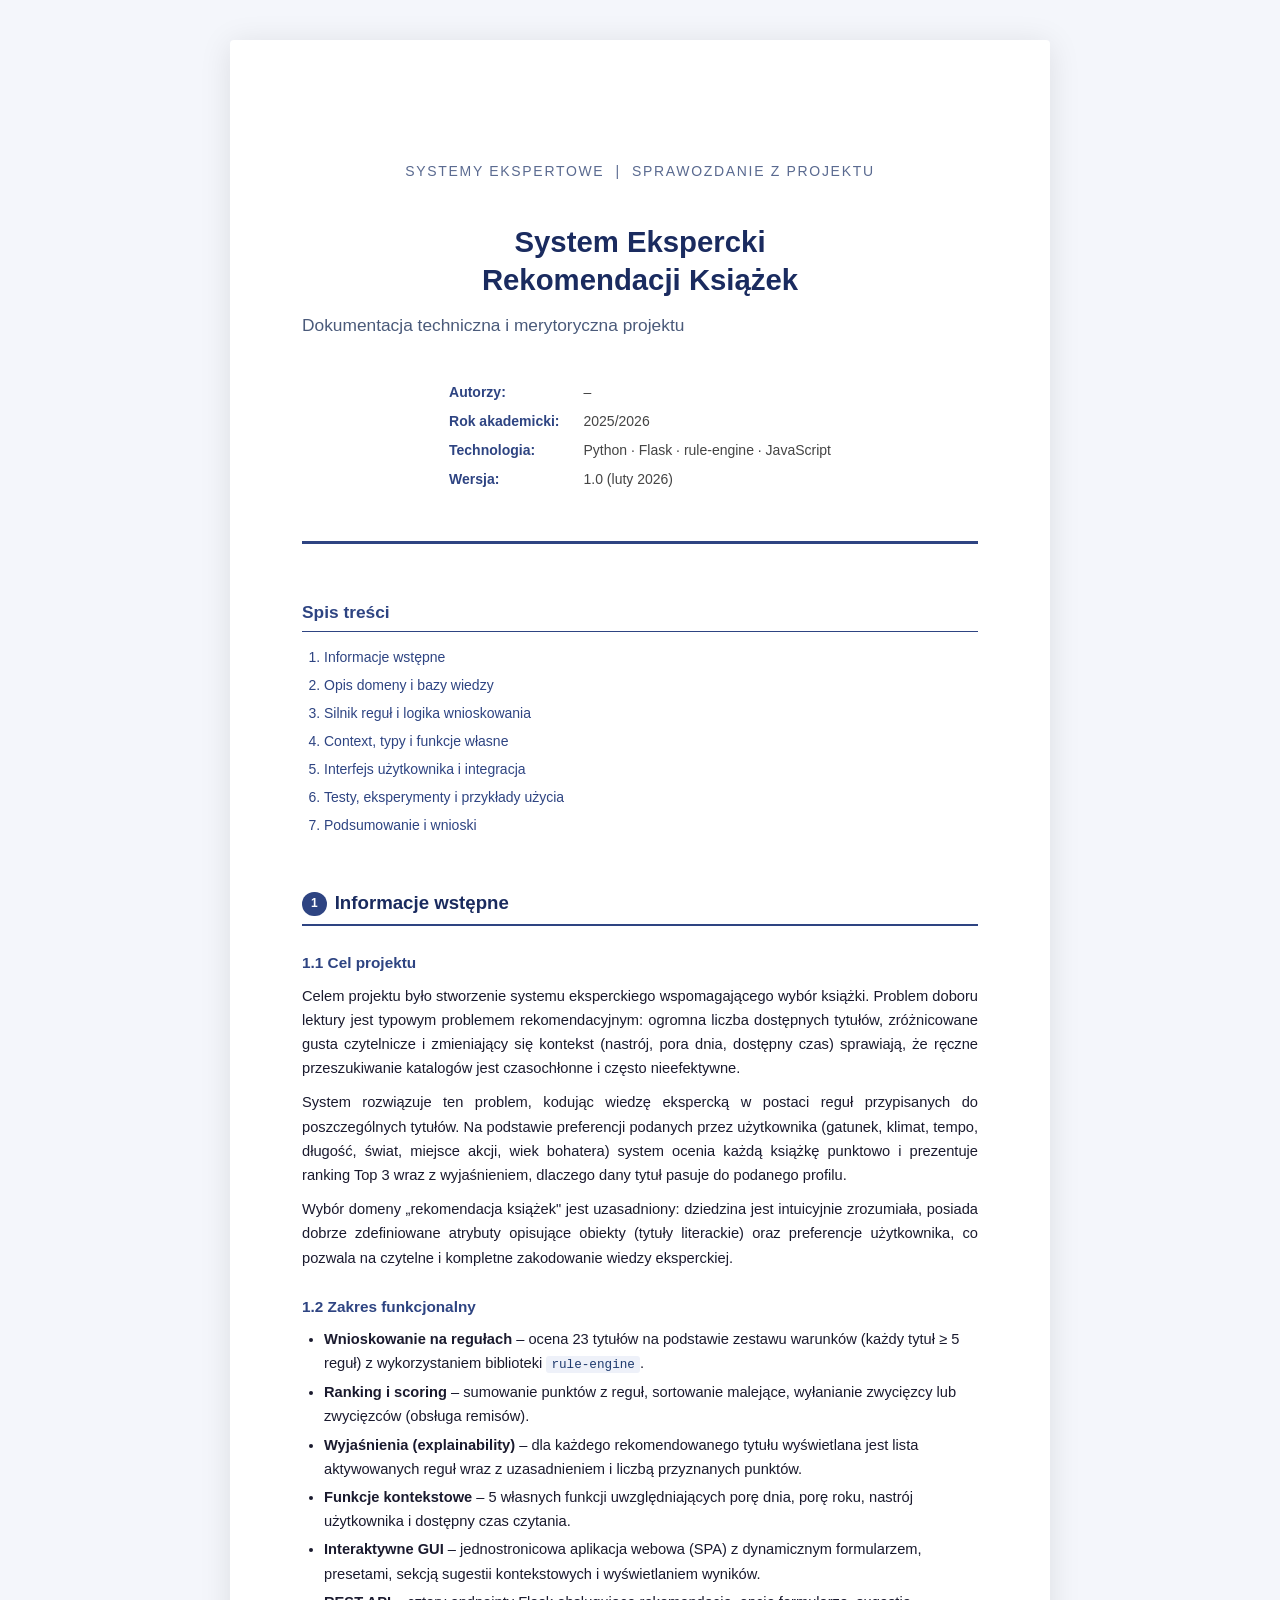
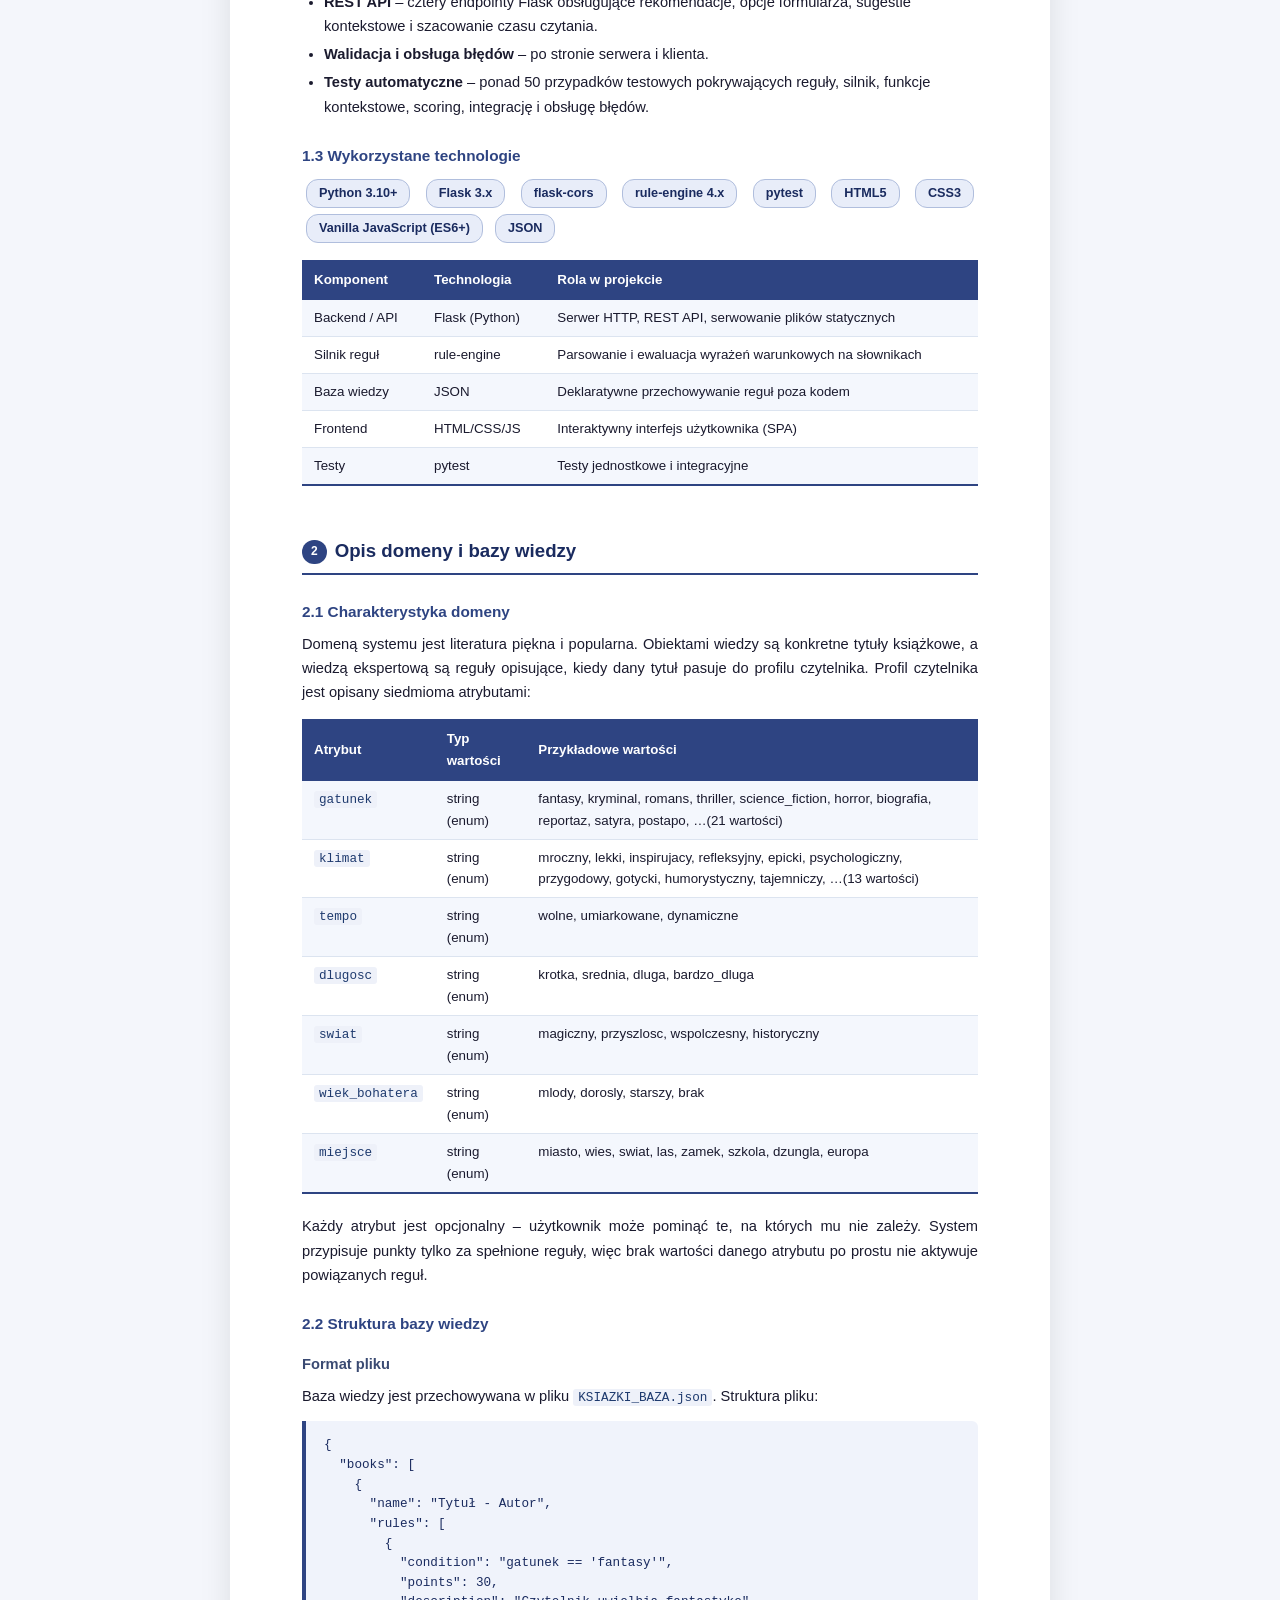
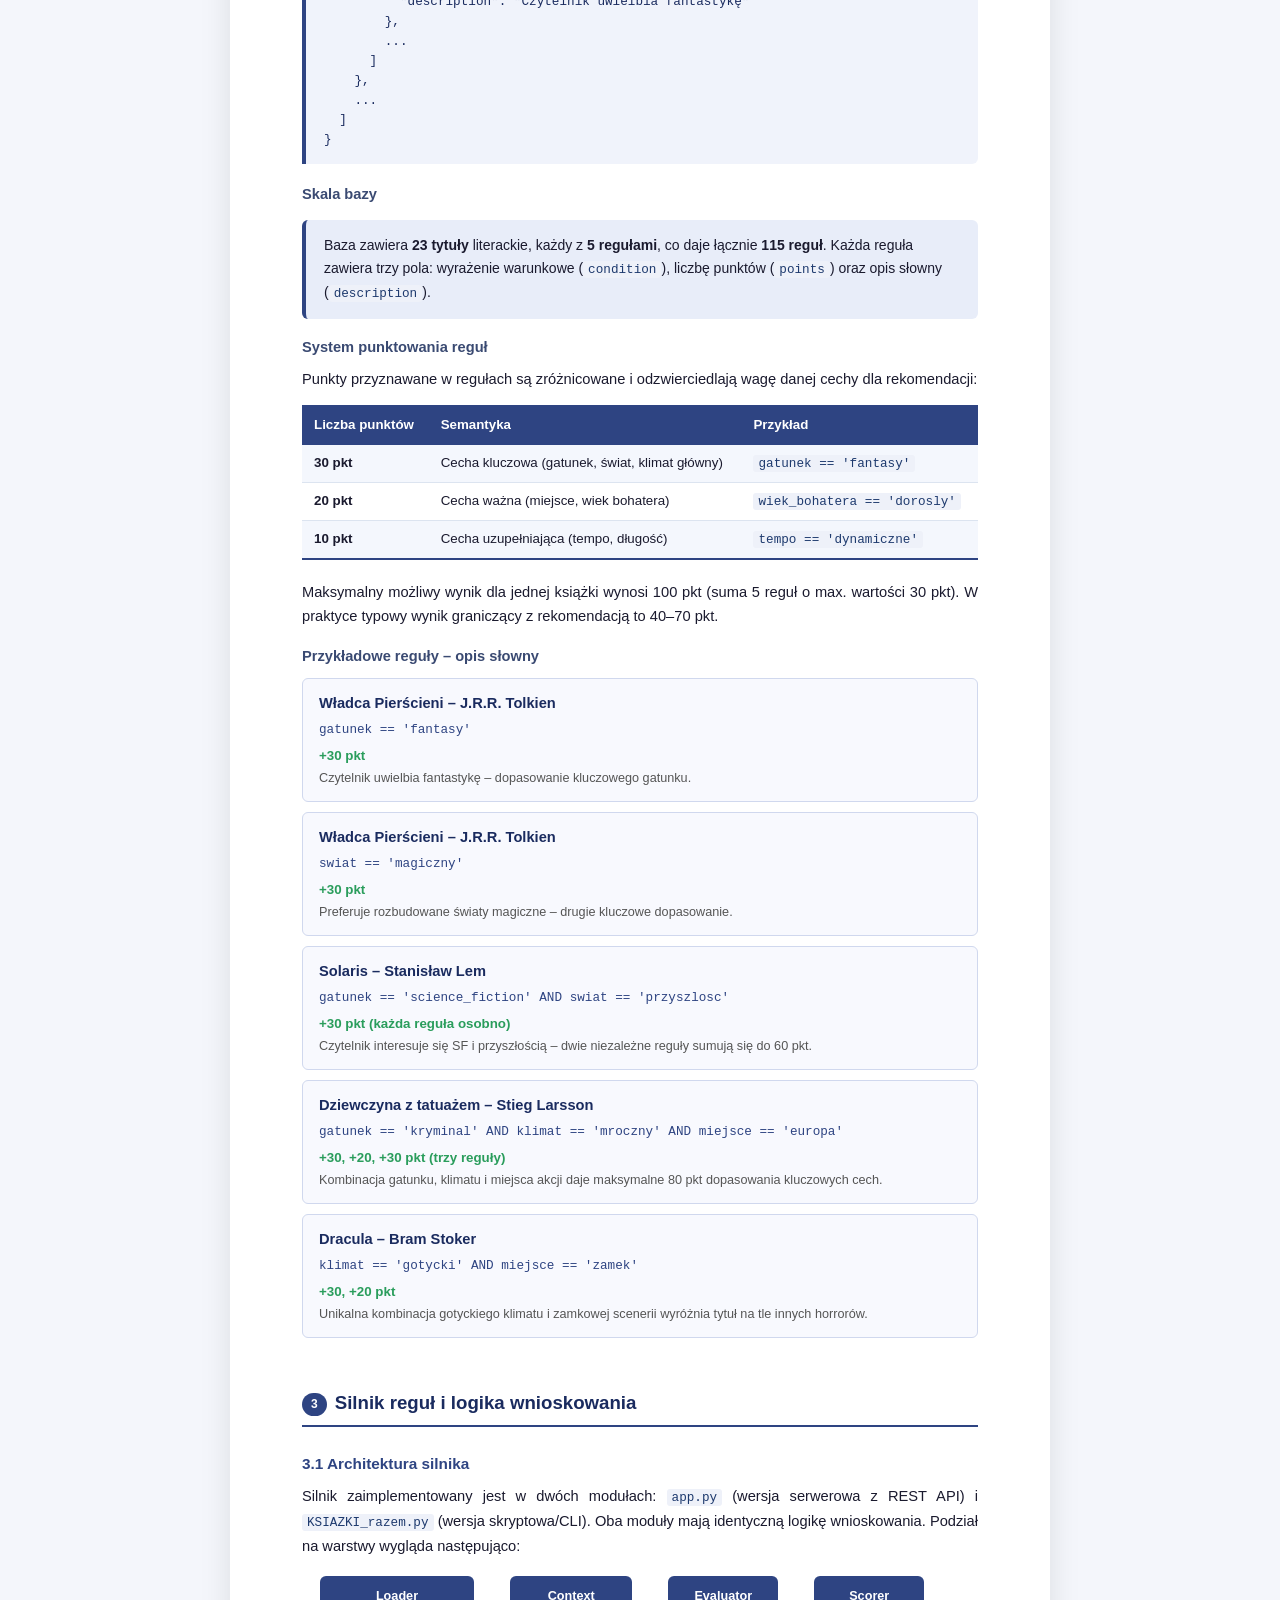
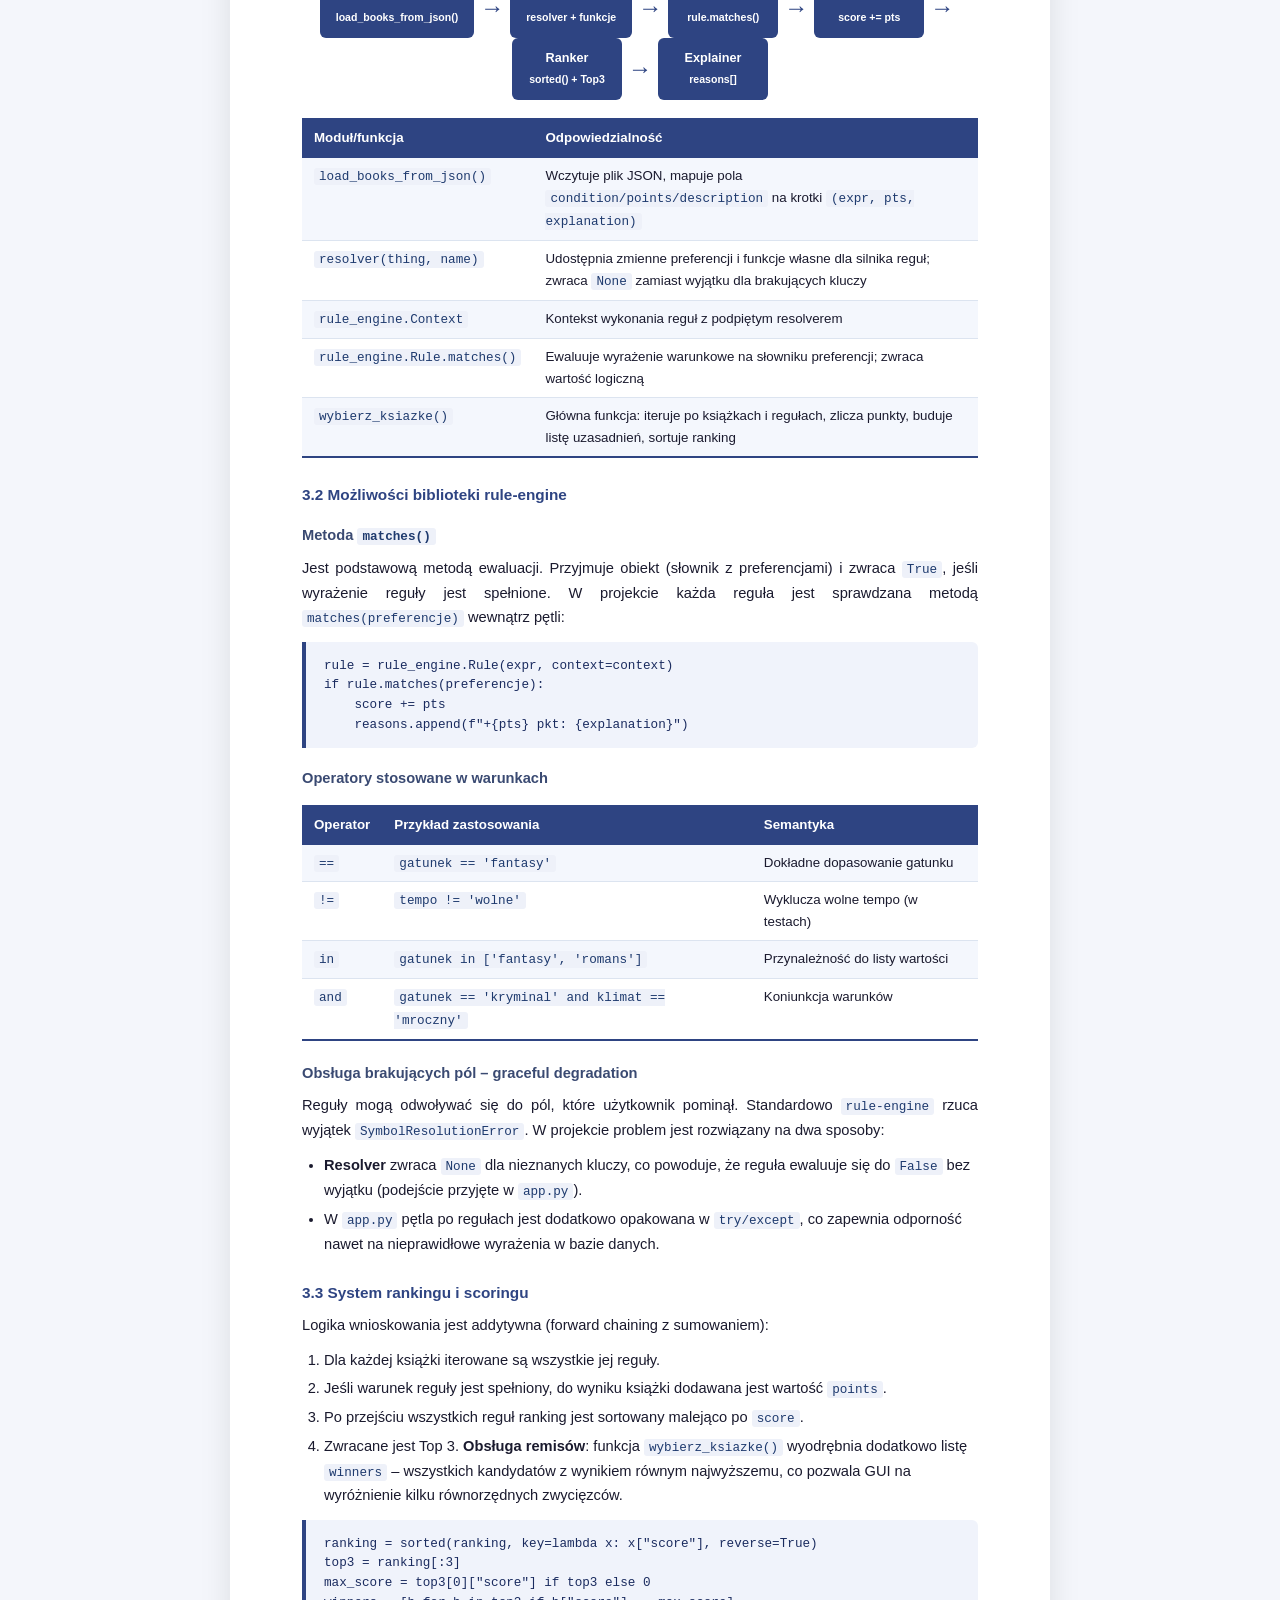
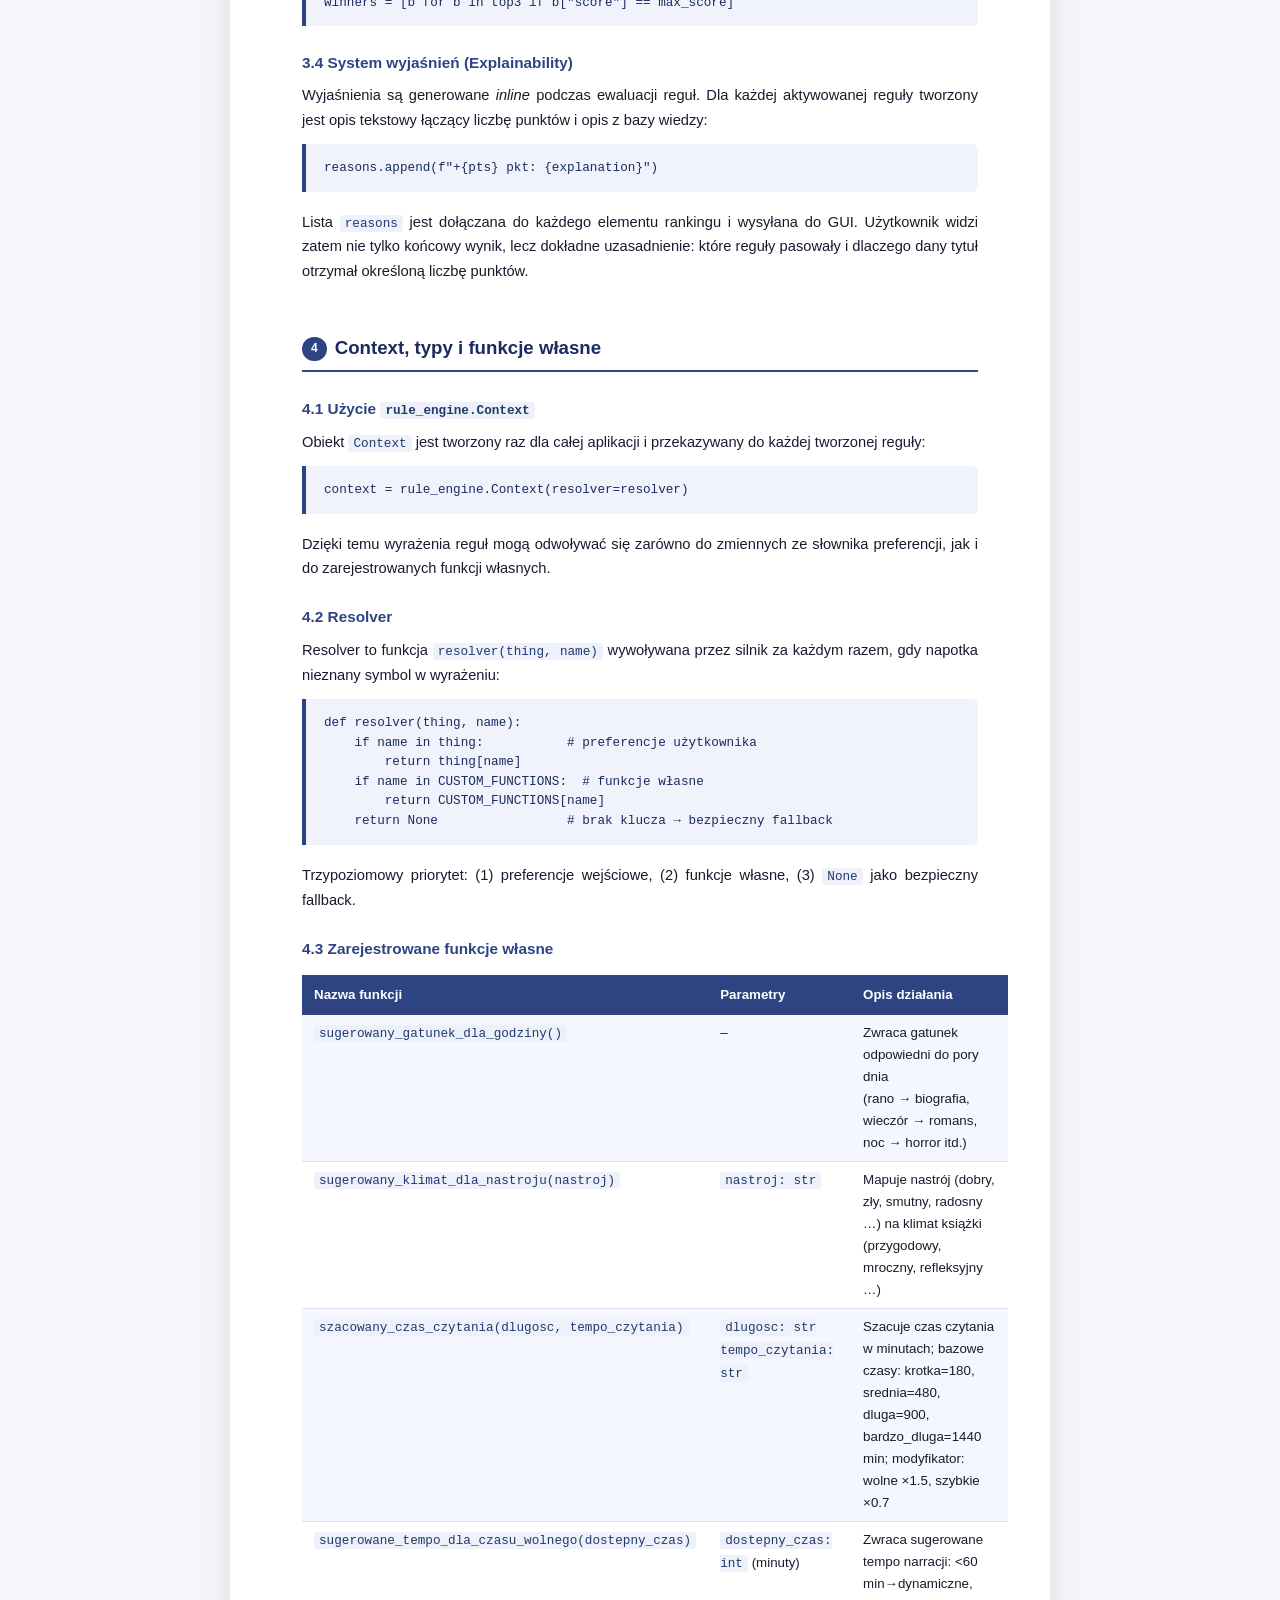
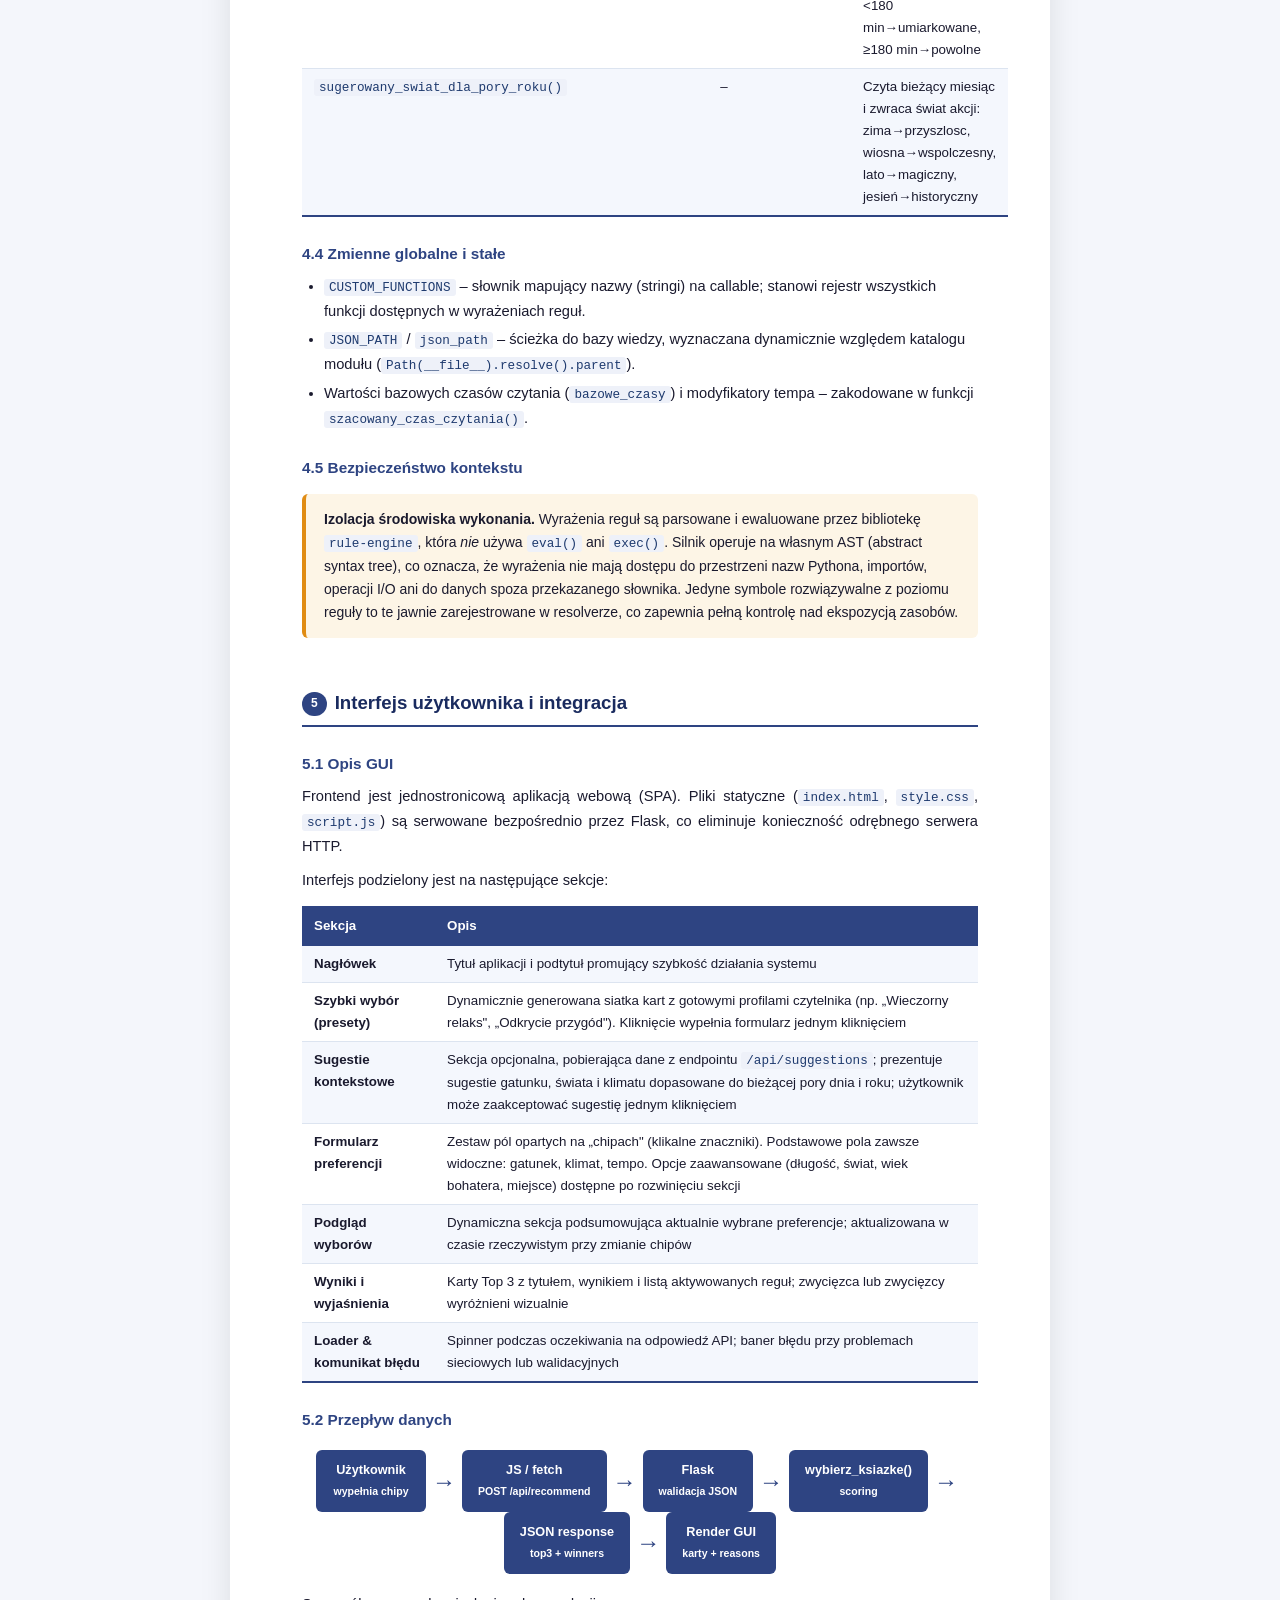
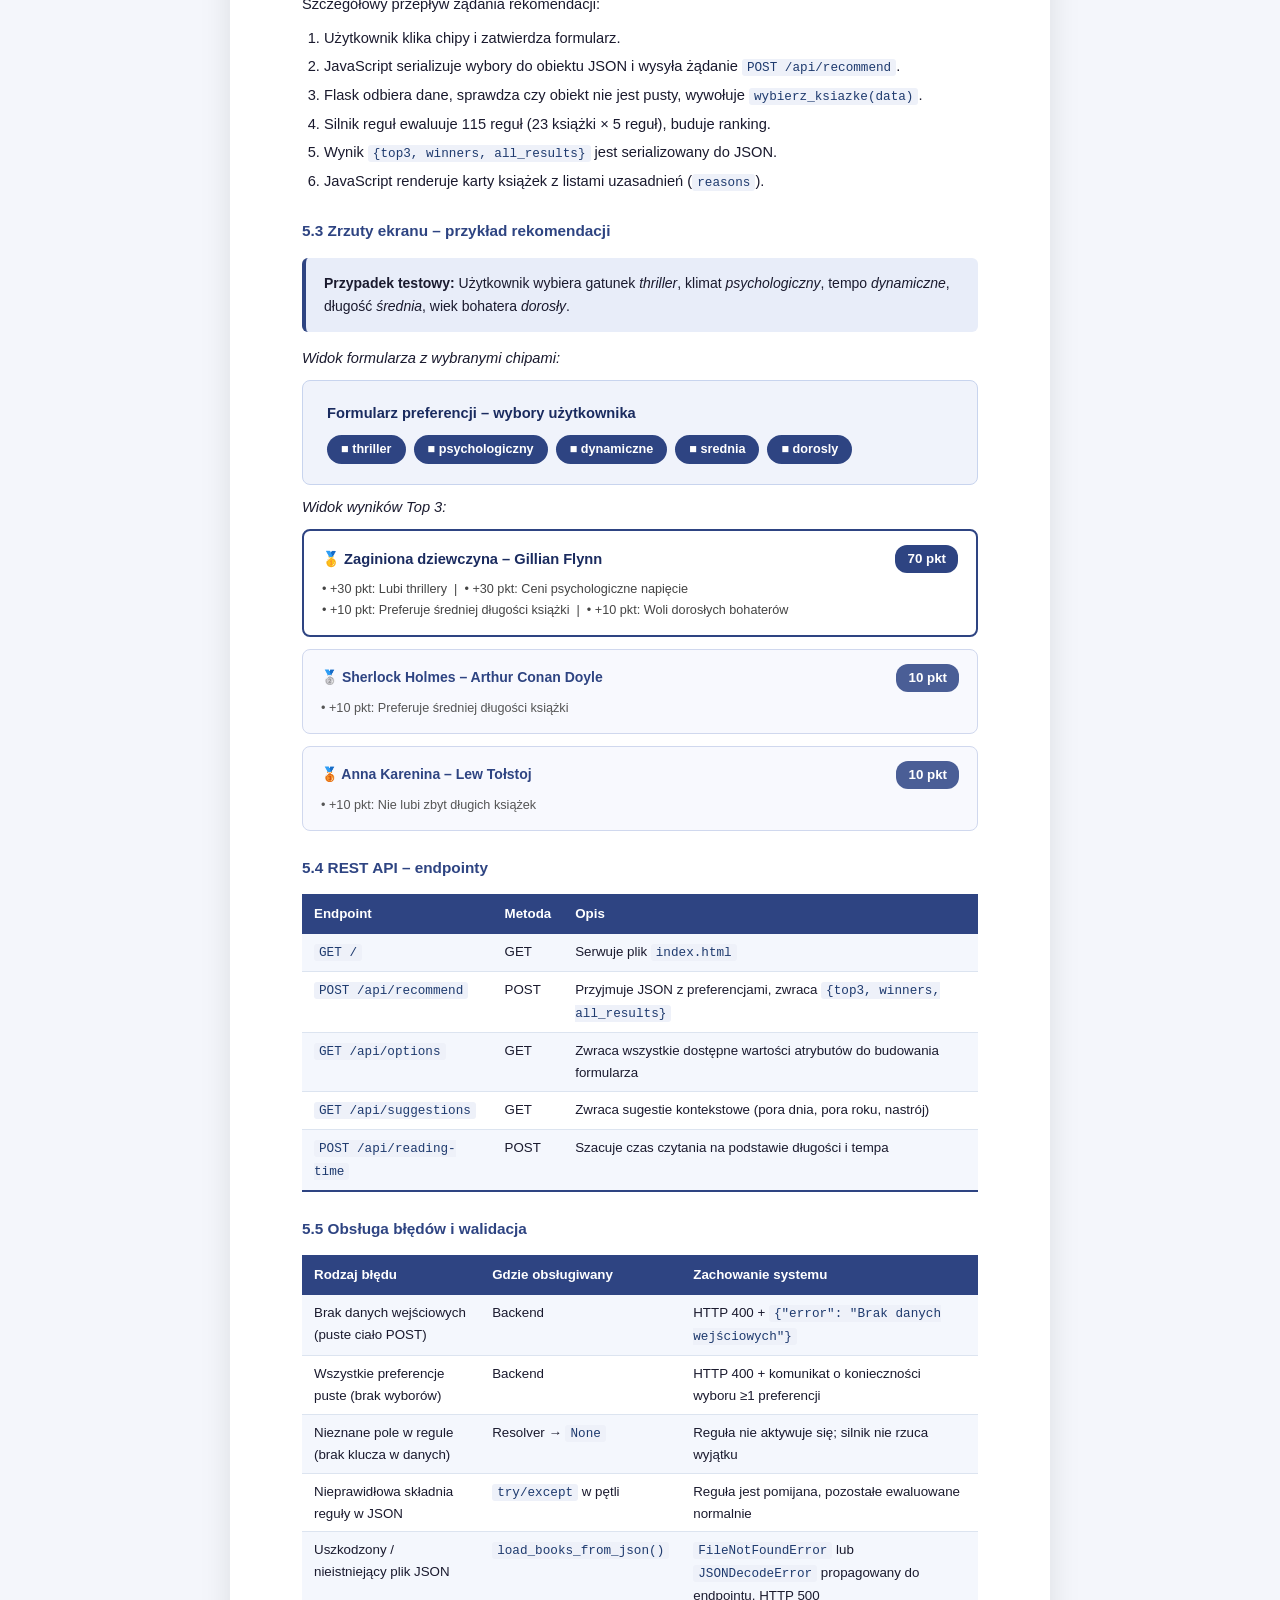
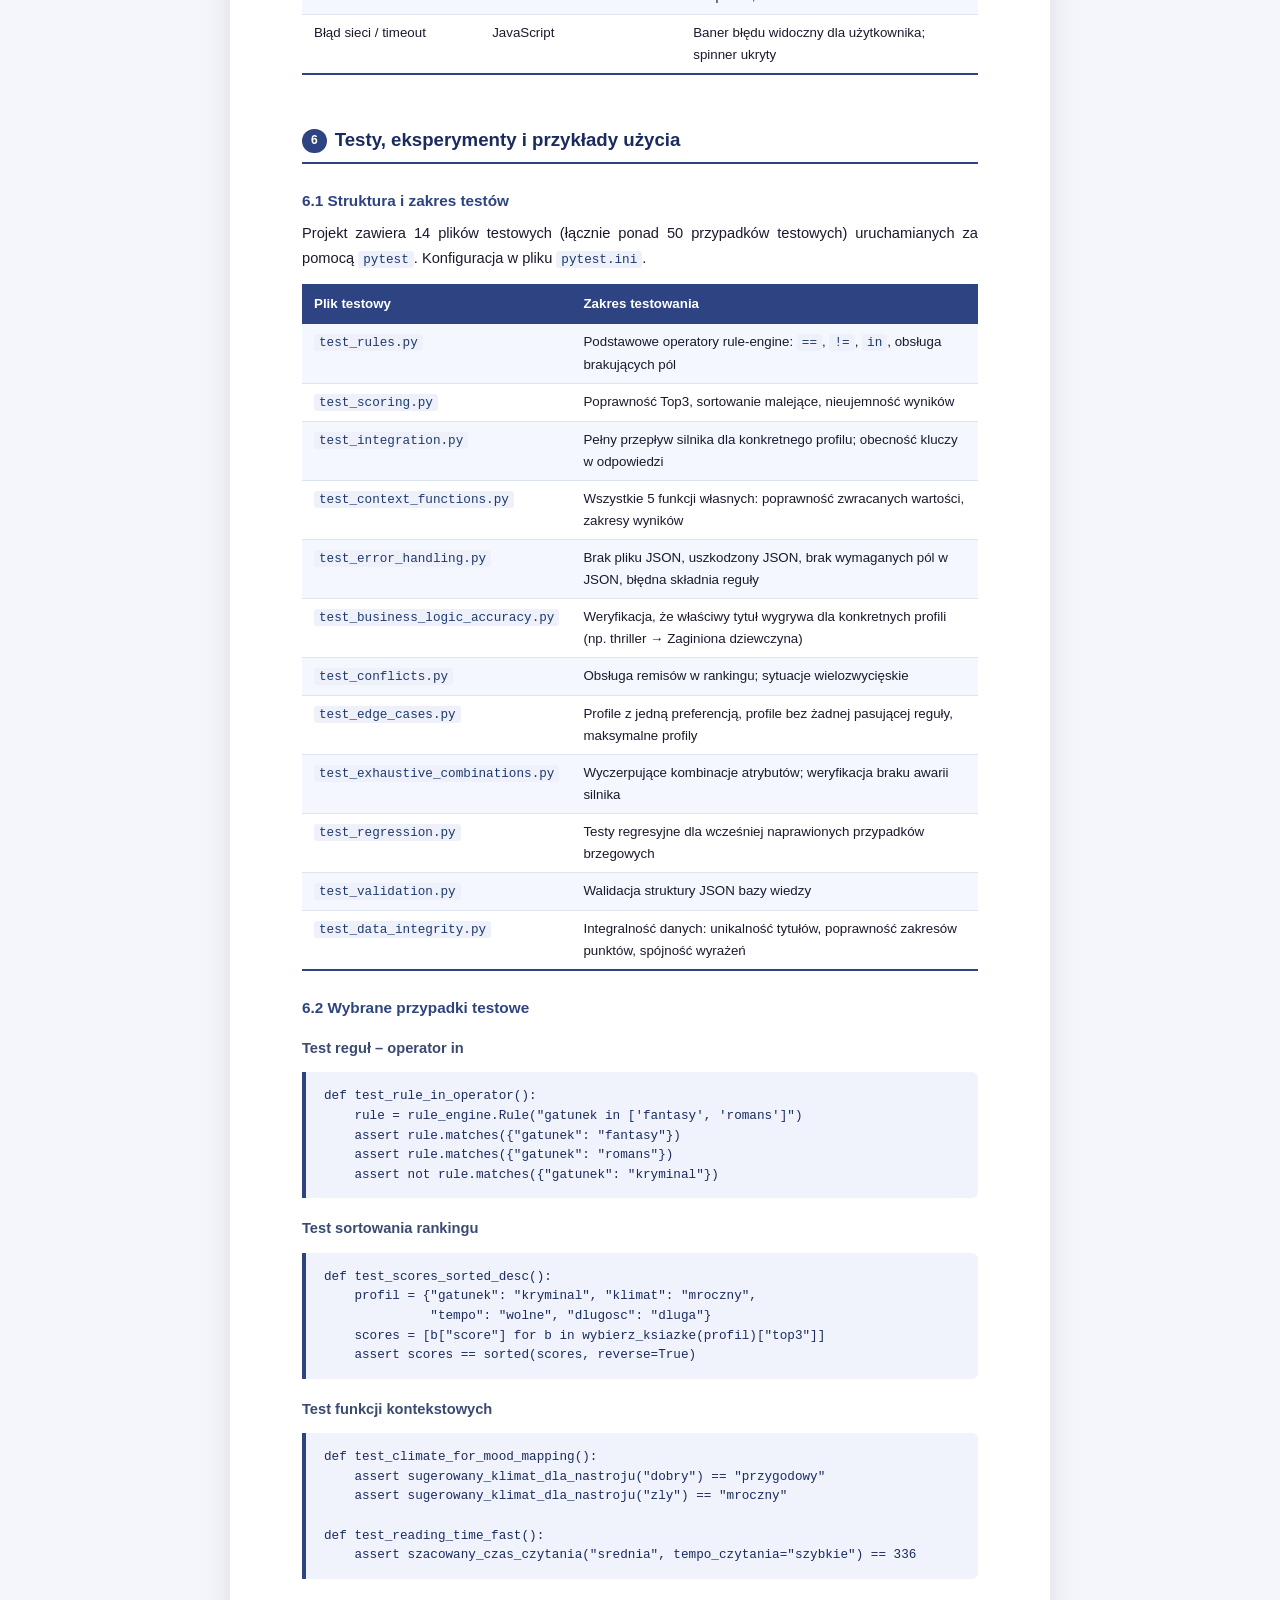
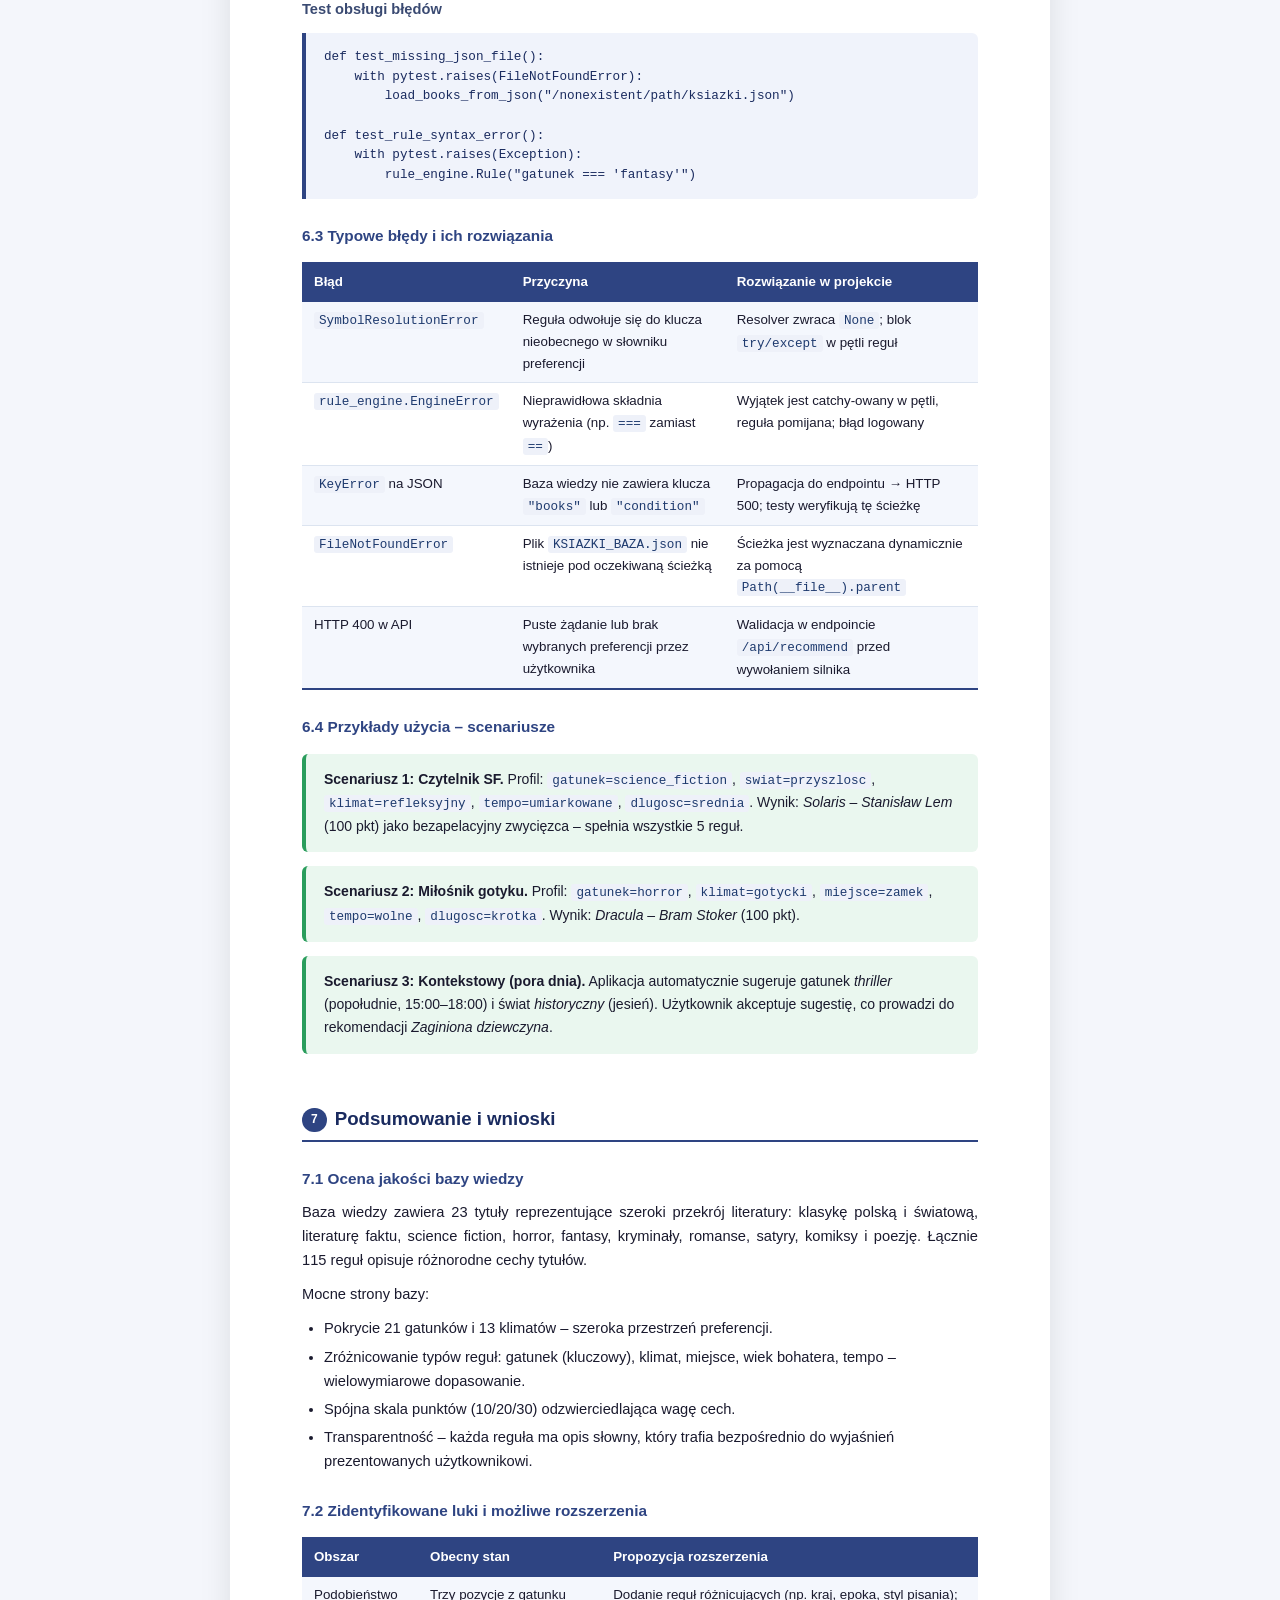
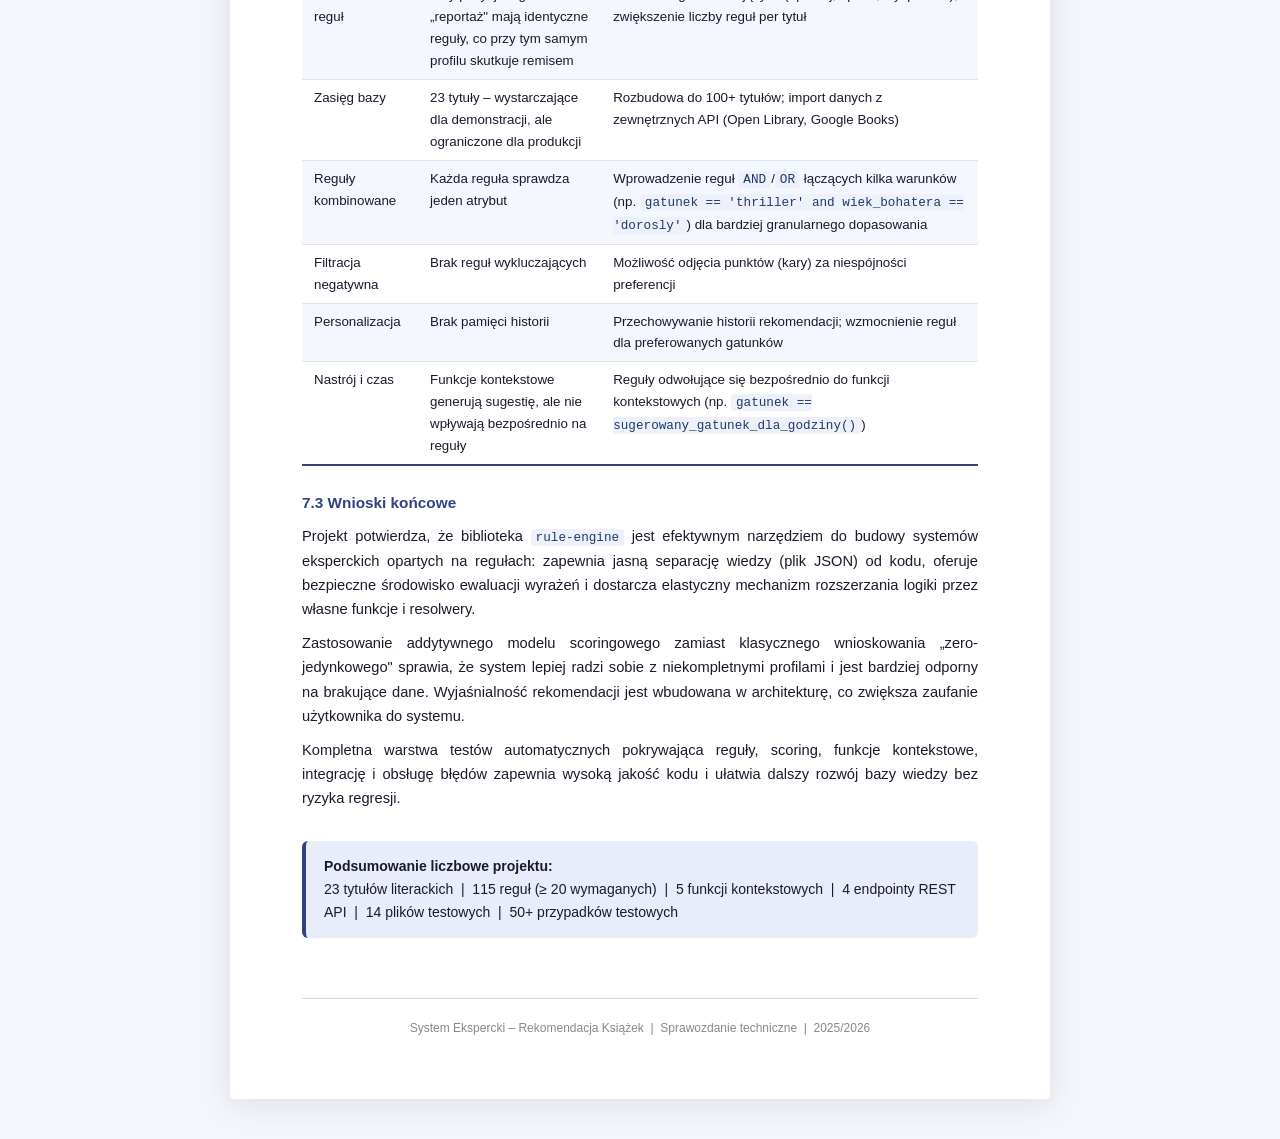
==== sprawozdanie.html @ db578fe4 "Refactor code structure for improved readability and maintainability" ====
<!DOCTYPE html>
<html lang="pl">
<head>
  <meta charset="UTF-8" />
  <meta name="viewport" content="width=device-width, initial-scale=1.0"/>
  <title>Sprawozdanie – System Ekspercki Rekomendacji Książek</title>
  <style>
    /* ─── Reset & base ─── */
    *, *::before, *::after { box-sizing: border-box; margin: 0; padding: 0; }

    body {
      font-family: "Calibri", "Segoe UI", Arial, sans-serif;
      font-size: 11pt;
      line-height: 1.65;
      color: #1a1a2e;
      background: #f4f6fb;
      padding: 40px 20px;
    }

    /* ─── Page wrapper (simulates A4) ─── */
    .page {
      max-width: 820px;
      margin: 0 auto;
      background: #ffffff;
      padding: 60px 72px;
      box-shadow: 0 4px 32px rgba(0,0,0,0.10);
      border-radius: 4px;
    }

    /* ─── Cover ─── */
    .cover {
      text-align: center;
      padding: 60px 0 50px;
      border-bottom: 3px solid #2e4482;
      margin-bottom: 54px;
    }
    .cover .institution {
      font-size: 10.5pt;
      text-transform: uppercase;
      letter-spacing: .12em;
      color: #5a6a90;
      margin-bottom: 40px;
    }
    .cover h1 {
      font-size: 22pt;
      font-weight: 700;
      color: #1a2b5f;
      line-height: 1.3;
      margin-bottom: 12px;
    }
    .cover .subtitle-cover {
      font-size: 13pt;
      color: #4a5a7a;
      margin-bottom: 40px;
    }
    .cover .meta-table {
      display: inline-grid;
      grid-template-columns: auto auto;
      column-gap: 24px;
      row-gap: 6px;
      text-align: left;
      font-size: 10.5pt;
      color: #444;
    }
    .cover .meta-table .label { font-weight: 600; color: #2e4482; }

    /* ─── TOC ─── */
    .toc { margin-bottom: 50px; }
    .toc h2 { font-size: 13pt; color: #2e4482; border-bottom: 1.5px solid #2e4482; padding-bottom: 4px; margin-bottom: 14px; }
    .toc ol { padding-left: 22px; }
    .toc li { margin: 5px 0; font-size: 10.5pt; color: #2e4482; }
    .toc li a { color: #2e4482; text-decoration: none; }
    .toc li a:hover { text-decoration: underline; }
    .toc .sub { color: #4a5e96; font-size: 10pt; margin-left: 10px; list-style-type: none; }

    /* ─── Section headings ─── */
    h2 {
      font-size: 14pt;
      font-weight: 700;
      color: #1a2b5f;
      margin: 44px 0 12px;
      padding-bottom: 6px;
      border-bottom: 2.5px solid #2e4482;
    }
    h3 {
      font-size: 11.5pt;
      font-weight: 600;
      color: #2e4482;
      margin: 24px 0 8px;
    }
    h4 {
      font-size: 11pt;
      font-weight: 600;
      color: #3a4a72;
      margin: 16px 0 6px;
    }

    /* ─── Section number badge ─── */
    .sec-num {
      display: inline-block;
      background: #2e4482;
      color: #fff;
      font-size: 9pt;
      font-weight: 700;
      padding: 2px 9px;
      border-radius: 12px;
      margin-right: 8px;
      vertical-align: middle;
    }

    /* ─── Paragraphs & lists ─── */
    p { margin: 8px 0 10px; text-align: justify; }
    ul, ol { padding-left: 22px; margin: 8px 0 12px; }
    li { margin: 4px 0; }

    /* ─── Code blocks ─── */
    code {
      font-family: "Consolas", "Courier New", monospace;
      font-size: 9.5pt;
      background: #eef1f9;
      padding: 1px 5px;
      border-radius: 3px;
      color: #1e3a6e;
    }
    pre {
      background: #f0f3fb;
      border-left: 4px solid #2e4482;
      padding: 14px 18px;
      border-radius: 0 6px 6px 0;
      overflow-x: auto;
      margin: 12px 0 18px;
      font-size: 9pt;
      line-height: 1.55;
    }
    pre code { background: none; padding: 0; color: #1a2b5f; }

    /* ─── Tables ─── */
    table {
      width: 100%;
      border-collapse: collapse;
      margin: 14px 0 20px;
      font-size: 10pt;
    }
    th {
      background: #2e4482;
      color: #fff;
      padding: 9px 12px;
      text-align: left;
      font-weight: 600;
    }
    td {
      padding: 7px 12px;
      border-bottom: 1px solid #dce4f0;
      vertical-align: top;
    }
    tr:nth-child(even) td { background: #f4f7fd; }
    tr:last-child td { border-bottom: 2px solid #2e4482; }

    /* ─── Info / callout boxes ─── */
    .box {
      border-radius: 6px;
      padding: 14px 18px;
      margin: 14px 0;
      font-size: 10.5pt;
    }
    .box-blue  { background: #e8edf9; border-left: 4px solid #2e4482; }
    .box-green { background: #eaf7ef; border-left: 4px solid #2a9d5c; }
    .box-amber { background: #fdf5e6; border-left: 4px solid #e08c14; }
    .box-red   { background: #fdeaea; border-left: 4px solid #c0392b; }

    /* ─── Rule example card ─── */
    .rule-card {
      background: #f8f9fe;
      border: 1px solid #d0d8ee;
      border-radius: 6px;
      padding: 12px 16px;
      margin: 10px 0;
    }
    .rule-card .rule-title { font-weight: 700; color: #1a2b5f; margin-bottom: 4px; }
    .rule-card .rule-cond  { font-family: "Consolas", monospace; font-size: 9.5pt; color: #2e4482; }
    .rule-card .rule-pts   { color: #2a9d5c; font-weight: 700; font-size: 10pt; margin-top: 4px; }
    .rule-card .rule-desc  { color: #555; font-size: 9.5pt; margin-top: 2px; }

    /* ─── Flow diagram (CSS art) ─── */
    .flow {
      display: flex;
      align-items: center;
      gap: 0;
      flex-wrap: wrap;
      margin: 18px 0;
      justify-content: center;
    }
    .flow-step {
      background: #2e4482;
      color: #fff;
      border-radius: 6px;
      padding: 10px 16px;
      font-size: 9.5pt;
      font-weight: 600;
      text-align: center;
      min-width: 110px;
    }
    .flow-arrow {
      font-size: 18pt;
      color: #2e4482;
      padding: 0 6px;
      font-weight: 700;
    }

    /* ─── Technology badge ─── */
    .tech-badge {
      display: inline-block;
      background: #e8edf9;
      border: 1px solid #b0bedd;
      color: #1a2b5f;
      border-radius: 12px;
      padding: 3px 12px;
      margin: 3px 4px;
      font-size: 9.5pt;
      font-weight: 600;
    }

    /* ─── Footer ─── */
    .footer {
      text-align: center;
      margin-top: 60px;
      padding-top: 20px;
      border-top: 1.5px solid #d0d8ee;
      font-size: 9pt;
      color: #888;
    }

    /* ─── Page break hint ─── */
    .page-break { page-break-before: always; margin-top: 50px; }

    @media print {
      body { background: #fff; padding: 0; }
      .page { box-shadow: none; padding: 40px 60px; }
      .page-break { page-break-before: always; }
    }
  </style>
</head>
<body>
<div class="page">

  <!-- ═══════════════════════════════════════ COVER ═══════════════════════════════════════ -->
  <div class="cover">
    <div class="institution">Systemy Ekspertowe &nbsp;|&nbsp; Sprawozdanie z projektu</div>
    <h1>System Ekspercki<br>Rekomendacji Książek</h1>
    <p class="subtitle-cover">Dokumentacja techniczna i merytoryczna projektu</p>
    <div class="meta-table">
      <span class="label">Autorzy:</span>       <span>–</span>
      <span class="label">Rok akademicki:</span><span>2025/2026</span>
      <span class="label">Technologia:</span>   <span>Python · Flask · rule-engine · JavaScript</span>
      <span class="label">Wersja:</span>        <span>1.0 (luty 2026)</span>
    </div>
  </div>

  <!-- ═══════════════════════════════════════ TOC ════════════════════════════════════════ -->
  <div class="toc">
    <h2>Spis treści</h2>
    <ol>
      <li><a href="#s1">Informacje wstępne</a></li>
      <li><a href="#s2">Opis domeny i bazy wiedzy</a></li>
      <li><a href="#s3">Silnik reguł i logika wnioskowania</a></li>
      <li><a href="#s4">Context, typy i funkcje własne</a></li>
      <li><a href="#s5">Interfejs użytkownika i integracja</a></li>
      <li><a href="#s6">Testy, eksperymenty i przykłady użycia</a></li>
      <li><a href="#s7">Podsumowanie i wnioski</a></li>
    </ol>
  </div>

  <!-- ═══════════════════════════════════════ 1. WSTĘP ══════════════════════════════════ -->
  <h2 id="s1"><span class="sec-num">1</span>Informacje wstępne</h2>

  <h3>1.1 Cel projektu</h3>
  <p>
    Celem projektu było stworzenie systemu eksperckiego wspomagającego wybór książki. Problem
    doboru lektury jest typowym problemem rekomendacyjnym: ogromna liczba dostępnych tytułów,
    zróżnicowane gusta czytelnicze i zmieniający się kontekst (nastrój, pora dnia, dostępny czas)
    sprawiają, że ręczne przeszukiwanie katalogów jest czasochłonne i często nieefektywne.
  </p>
  <p>
    System rozwiązuje ten problem, kodując wiedzę ekspercką w postaci reguł przypisanych do
    poszczególnych tytułów. Na podstawie preferencji podanych przez użytkownika (gatunek, klimat,
    tempo, długość, świat, miejsce akcji, wiek bohatera) system ocenia każdą książkę punktowo i
    prezentuje ranking Top&nbsp;3 wraz z wyjaśnieniem, dlaczego dany tytuł pasuje do podanego profilu.
  </p>
  <p>
    Wybór domeny „rekomendacja książek" jest uzasadniony: dziedzina jest intuicyjnie zrozumiała,
    posiada dobrze zdefiniowane atrybuty opisujące obiekty (tytuły literackie) oraz preferencje
    użytkownika, co pozwala na czytelne i kompletne zakodowanie wiedzy eksperckiej.
  </p>

  <h3>1.2 Zakres funkcjonalny</h3>
  <ul>
    <li><strong>Wnioskowanie na regułach</strong> – ocena 23 tytułów na podstawie zestawu warunków
      (każdy tytuł ≥ 5 reguł) z wykorzystaniem biblioteki <code>rule-engine</code>.</li>
    <li><strong>Ranking i scoring</strong> – sumowanie punktów z reguł, sortowanie malejące,
      wyłanianie zwycięzcy lub zwycięzców (obsługa remisów).</li>
    <li><strong>Wyjaśnienia (explainability)</strong> – dla każdego rekomendowanego tytułu wyświetlana
      jest lista aktywowanych reguł wraz z uzasadnieniem i liczbą przyznanych punktów.</li>
    <li><strong>Funkcje kontekstowe</strong> – 5 własnych funkcji uwzględniających porę dnia,
      porę roku, nastrój użytkownika i dostępny czas czytania.</li>
    <li><strong>Interaktywne GUI</strong> – jednostronicowa aplikacja webowa (SPA) z dynamicznym
      formularzem, presetami, sekcją sugestii kontekstowych i wyświetlaniem wyników.</li>
    <li><strong>REST API</strong> – cztery endpointy Flask obsługujące rekomendacje, opcje formularza,
      sugestie kontekstowe i szacowanie czasu czytania.</li>
    <li><strong>Walidacja i obsługa błędów</strong> – po stronie serwera i klienta.</li>
    <li><strong>Testy automatyczne</strong> – ponad 50 przypadków testowych pokrywających reguły,
      silnik, funkcje kontekstowe, scoring, integrację i obsługę błędów.</li>
  </ul>

  <h3>1.3 Wykorzystane technologie</h3>
  <p>
    <span class="tech-badge">Python 3.10+</span>
    <span class="tech-badge">Flask 3.x</span>
    <span class="tech-badge">flask-cors</span>
    <span class="tech-badge">rule-engine 4.x</span>
    <span class="tech-badge">pytest</span>
    <span class="tech-badge">HTML5</span>
    <span class="tech-badge">CSS3</span>
    <span class="tech-badge">Vanilla JavaScript (ES6+)</span>
    <span class="tech-badge">JSON</span>
  </p>
  <table>
    <tr><th>Komponent</th><th>Technologia</th><th>Rola w projekcie</th></tr>
    <tr><td>Backend / API</td><td>Flask (Python)</td><td>Serwer HTTP, REST API, serwowanie plików statycznych</td></tr>
    <tr><td>Silnik reguł</td><td>rule-engine</td><td>Parsowanie i ewaluacja wyrażeń warunkowych na słownikach</td></tr>
    <tr><td>Baza wiedzy</td><td>JSON</td><td>Deklaratywne przechowywanie reguł poza kodem</td></tr>
    <tr><td>Frontend</td><td>HTML/CSS/JS</td><td>Interaktywny interfejs użytkownika (SPA)</td></tr>
    <tr><td>Testy</td><td>pytest</td><td>Testy jednostkowe i integracyjne</td></tr>
  </table>

  <!-- ═══════════════════════════════════════ 2. DOMENA ═════════════════════════════════ -->
  <h2 id="s2" class="page-break"><span class="sec-num">2</span>Opis domeny i bazy wiedzy</h2>

  <h3>2.1 Charakterystyka domeny</h3>
  <p>
    Domeną systemu jest literatura piękna i popularna. Obiektami wiedzy są konkretne tytuły
    książkowe, a wiedzą ekspertową są reguły opisujące, kiedy dany tytuł pasuje do profilu
    czytelnika. Profil czytelnika jest opisany siedmioma atrybutami:
  </p>
  <table>
    <tr><th>Atrybut</th><th>Typ wartości</th><th>Przykładowe wartości</th></tr>
    <tr><td><code>gatunek</code></td><td>string (enum)</td><td>fantasy, kryminal, romans, thriller, science_fiction, horror, biografia, reportaz, satyra, postapo, …(21 wartości)</td></tr>
    <tr><td><code>klimat</code></td><td>string (enum)</td><td>mroczny, lekki, inspirujacy, refleksyjny, epicki, psychologiczny, przygodowy, gotycki, humorystyczny, tajemniczy, …(13 wartości)</td></tr>
    <tr><td><code>tempo</code></td><td>string (enum)</td><td>wolne, umiarkowane, dynamiczne</td></tr>
    <tr><td><code>dlugosc</code></td><td>string (enum)</td><td>krotka, srednia, dluga, bardzo_dluga</td></tr>
    <tr><td><code>swiat</code></td><td>string (enum)</td><td>magiczny, przyszlosc, wspolczesny, historyczny</td></tr>
    <tr><td><code>wiek_bohatera</code></td><td>string (enum)</td><td>mlody, dorosly, starszy, brak</td></tr>
    <tr><td><code>miejsce</code></td><td>string (enum)</td><td>miasto, wies, swiat, las, zamek, szkola, dzungla, europa</td></tr>
  </table>
  <p>
    Każdy atrybut jest opcjonalny – użytkownik może pominąć te, na których mu nie zależy.
    System przypisuje punkty tylko za spełnione reguły, więc brak wartości danego atrybutu po
    prostu nie aktywuje powiązanych reguł.
  </p>

  <h3>2.2 Struktura bazy wiedzy</h3>

  <h4>Format pliku</h4>
  <p>
    Baza wiedzy jest przechowywana w pliku <code>KSIAZKI_BAZA.json</code>. Struktura pliku:
  </p>
  <pre><code>{
  "books": [
    {
      "name": "Tytuł - Autor",
      "rules": [
        {
          "condition": "gatunek == 'fantasy'",
          "points": 30,
          "description": "Czytelnik uwielbia fantastykę"
        },
        ...
      ]
    },
    ...
  ]
}</code></pre>

  <h4>Skala bazy</h4>
  <div class="box box-blue">
    Baza zawiera <strong>23 tytuły</strong> literackie, każdy z <strong>5 regułami</strong>,
    co daje łącznie <strong>115 reguł</strong>. Każda reguła zawiera trzy pola:
    wyrażenie warunkowe (<code>condition</code>), liczbę punktów (<code>points</code>)
    oraz opis słowny (<code>description</code>).
  </div>

  <h4>System punktowania reguł</h4>
  <p>
    Punkty przyznawane w regułach są zróżnicowane i odzwierciedlają wagę danej cechy dla
    rekomendacji:
  </p>
  <table>
    <tr><th>Liczba punktów</th><th>Semantyka</th><th>Przykład</th></tr>
    <tr><td><strong>30 pkt</strong></td><td>Cecha kluczowa (gatunek, świat, klimat główny)</td><td><code>gatunek == 'fantasy'</code></td></tr>
    <tr><td><strong>20 pkt</strong></td><td>Cecha ważna (miejsce, wiek bohatera)</td><td><code>wiek_bohatera == 'dorosly'</code></td></tr>
    <tr><td><strong>10 pkt</strong></td><td>Cecha uzupełniająca (tempo, długość)</td><td><code>tempo == 'dynamiczne'</code></td></tr>
  </table>
  <p>
    Maksymalny możliwy wynik dla jednej książki wynosi 100&nbsp;pkt (suma 5 reguł o max. wartości 30 pkt).
    W praktyce typowy wynik graniczący z rekomendacją to 40–70&nbsp;pkt.
  </p>

  <h4>Przykładowe reguły – opis słowny</h4>

  <div class="rule-card">
    <div class="rule-title">Władca Pierścieni – J.R.R. Tolkien</div>
    <div class="rule-cond">gatunek == 'fantasy'</div>
    <div class="rule-pts">+30 pkt</div>
    <div class="rule-desc">Czytelnik uwielbia fantastykę – dopasowanie kluczowego gatunku.</div>
  </div>

  <div class="rule-card">
    <div class="rule-title">Władca Pierścieni – J.R.R. Tolkien</div>
    <div class="rule-cond">swiat == 'magiczny'</div>
    <div class="rule-pts">+30 pkt</div>
    <div class="rule-desc">Preferuje rozbudowane światy magiczne – drugie kluczowe dopasowanie.</div>
  </div>

  <div class="rule-card">
    <div class="rule-title">Solaris – Stanisław Lem</div>
    <div class="rule-cond">gatunek == 'science_fiction' AND swiat == 'przyszlosc'</div>
    <div class="rule-pts">+30 pkt (każda reguła osobno)</div>
    <div class="rule-desc">Czytelnik interesuje się SF i przyszłością – dwie niezależne reguły sumują się do 60 pkt.</div>
  </div>

  <div class="rule-card">
    <div class="rule-title">Dziewczyna z tatuażem – Stieg Larsson</div>
    <div class="rule-cond">gatunek == 'kryminal' AND klimat == 'mroczny' AND miejsce == 'europa'</div>
    <div class="rule-pts">+30, +20, +30 pkt (trzy reguły)</div>
    <div class="rule-desc">Kombinacja gatunku, klimatu i miejsca akcji daje maksymalne 80 pkt dopasowania kluczowych cech.</div>
  </div>

  <div class="rule-card">
    <div class="rule-title">Dracula – Bram Stoker</div>
    <div class="rule-cond">klimat == 'gotycki' AND miejsce == 'zamek'</div>
    <div class="rule-pts">+30, +20 pkt</div>
    <div class="rule-desc">Unikalna kombinacja gotyckiego klimatu i zamkowej scenerii wyróżnia tytuł na tle innych horrorów.</div>
  </div>

  <!-- ═══════════════════════════════════════ 3. SILNIK ═════════════════════════════════ -->
  <h2 id="s3" class="page-break"><span class="sec-num">3</span>Silnik reguł i logika wnioskowania</h2>

  <h3>3.1 Architektura silnika</h3>
  <p>
    Silnik zaimplementowany jest w dwóch modułach: <code>app.py</code> (wersja serwerowa z
    REST API) i <code>KSIAZKI_razem.py</code> (wersja skryptowa/CLI). Oba moduły mają identyczną
    logikę wnioskowania. Podział na warstwy wygląda następująco:
  </p>

  <div class="flow">
    <div class="flow-step">Loader<br><small>load_books_from_json()</small></div>
    <div class="flow-arrow">→</div>
    <div class="flow-step">Context<br><small>resolver + funkcje</small></div>
    <div class="flow-arrow">→</div>
    <div class="flow-step">Evaluator<br><small>rule.matches()</small></div>
    <div class="flow-arrow">→</div>
    <div class="flow-step">Scorer<br><small>score += pts</small></div>
    <div class="flow-arrow">→</div>
    <div class="flow-step">Ranker<br><small>sorted() + Top3</small></div>
    <div class="flow-arrow">→</div>
    <div class="flow-step">Explainer<br><small>reasons[]</small></div>
  </div>

  <table>
    <tr><th>Moduł/funkcja</th><th>Odpowiedzialność</th></tr>
    <tr><td><code>load_books_from_json()</code></td><td>Wczytuje plik JSON, mapuje pola <code>condition/points/description</code> na krotki <code>(expr, pts, explanation)</code></td></tr>
    <tr><td><code>resolver(thing, name)</code></td><td>Udostępnia zmienne preferencji i funkcje własne dla silnika reguł; zwraca <code>None</code> zamiast wyjątku dla brakujących kluczy</td></tr>
    <tr><td><code>rule_engine.Context</code></td><td>Kontekst wykonania reguł z podpiętym resolverem</td></tr>
    <tr><td><code>rule_engine.Rule.matches()</code></td><td>Ewaluuje wyrażenie warunkowe na słowniku preferencji; zwraca wartość logiczną</td></tr>
    <tr><td><code>wybierz_ksiazke()</code></td><td>Główna funkcja: iteruje po książkach i regułach, zlicza punkty, buduje listę uzasadnień, sortuje ranking</td></tr>
  </table>

  <h3>3.2 Możliwości biblioteki rule-engine</h3>

  <h4>Metoda <code>matches()</code></h4>
  <p>
    Jest podstawową metodą ewaluacji. Przyjmuje obiekt (słownik z preferencjami) i zwraca
    <code>True</code>, jeśli wyrażenie reguły jest spełnione. W projekcie każda reguła jest
    sprawdzana metodą <code>matches(preferencje)</code> wewnątrz pętli:
  </p>
  <pre><code>rule = rule_engine.Rule(expr, context=context)
if rule.matches(preferencje):
    score += pts
    reasons.append(f"+{pts} pkt: {explanation}")</code></pre>

  <h4>Operatory stosowane w warunkach</h4>
  <table>
    <tr><th>Operator</th><th>Przykład zastosowania</th><th>Semantyka</th></tr>
    <tr><td><code>==</code></td><td><code>gatunek == 'fantasy'</code></td><td>Dokładne dopasowanie gatunku</td></tr>
    <tr><td><code>!=</code></td><td><code>tempo != 'wolne'</code></td><td>Wyklucza wolne tempo (w testach)</td></tr>
    <tr><td><code>in</code></td><td><code>gatunek in ['fantasy', 'romans']</code></td><td>Przynależność do listy wartości</td></tr>
    <tr><td><code>and</code></td><td><code>gatunek == 'kryminal' and klimat == 'mroczny'</code></td><td>Koniunkcja warunków</td></tr>
  </table>

  <h4>Obsługa brakujących pól – graceful degradation</h4>
  <p>
    Reguły mogą odwoływać się do pól, które użytkownik pominął. Standardowo
    <code>rule-engine</code> rzuca wyjątek <code>SymbolResolutionError</code>.
    W projekcie problem jest rozwiązany na dwa sposoby:
  </p>
  <ul>
    <li><strong>Resolver</strong> zwraca <code>None</code> dla nieznanych kluczy, co powoduje, że
      reguła ewaluuje się do <code>False</code> bez wyjątku (podejście przyjęte w
      <code>app.py</code>).</li>
    <li>W <code>app.py</code> pętla po regułach jest dodatkowo opakowana w <code>try/except</code>,
      co zapewnia odporność nawet na nieprawidłowe wyrażenia w bazie danych.</li>
  </ul>

  <h3>3.3 System rankingu i scoringu</h3>
  <p>Logika wnioskowania jest addytywna (forward chaining z sumowaniem):</p>
  <ol>
    <li>Dla każdej książki iterowane są wszystkie jej reguły.</li>
    <li>Jeśli warunek reguły jest spełniony, do wyniku książki dodawana jest wartość
      <code>points</code>.</li>
    <li>Po przejściu wszystkich reguł ranking jest sortowany malejąco po <code>score</code>.</li>
    <li>Zwracane jest Top&nbsp;3. <strong>Obsługa remisów</strong>: funkcja
      <code>wybierz_ksiazke()</code> wyodrębnia dodatkowo listę <code>winners</code> –
      wszystkich kandydatów z wynikiem równym najwyższemu, co pozwala GUI na wyróżnienie
      kilku równorzędnych zwycięzców.</li>
  </ol>

  <pre><code>ranking = sorted(ranking, key=lambda x: x["score"], reverse=True)
top3 = ranking[:3]
max_score = top3[0]["score"] if top3 else 0
winners = [b for b in top3 if b["score"] == max_score]</code></pre>

  <h3>3.4 System wyjaśnień (Explainability)</h3>
  <p>
    Wyjaśnienia są generowane <em>inline</em> podczas ewaluacji reguł. Dla każdej aktywowanej
    reguły tworzony jest opis tekstowy łączący liczbę punktów i opis z bazy wiedzy:
  </p>
  <pre><code>reasons.append(f"+{pts} pkt: {explanation}")</code></pre>
  <p>
    Lista <code>reasons</code> jest dołączana do każdego elementu rankingu i wysyłana do GUI.
    Użytkownik widzi zatem nie tylko końcowy wynik, lecz dokładne uzasadnienie: które reguły
    pasowały i dlaczego dany tytuł otrzymał określoną liczbę punktów.
  </p>

  <!-- ═══════════════════════════════════════ 4. CONTEXT ════════════════════════════════ -->
  <h2 id="s4" class="page-break"><span class="sec-num">4</span>Context, typy i funkcje własne</h2>

  <h3>4.1 Użycie <code>rule_engine.Context</code></h3>
  <p>
    Obiekt <code>Context</code> jest tworzony raz dla całej aplikacji i przekazywany do każdej
    tworzonej reguły:
  </p>
  <pre><code>context = rule_engine.Context(resolver=resolver)</code></pre>
  <p>
    Dzięki temu wyrażenia reguł mogą odwoływać się zarówno do zmiennych ze słownika preferencji,
    jak i do zarejestrowanych funkcji własnych.
  </p>

  <h3>4.2 Resolver</h3>
  <p>
    Resolver to funkcja <code>resolver(thing, name)</code> wywoływana przez silnik za każdym
    razem, gdy napotka nieznany symbol w wyrażeniu:
  </p>
  <pre><code>def resolver(thing, name):
    if name in thing:           # preferencje użytkownika
        return thing[name]
    if name in CUSTOM_FUNCTIONS:  # funkcje własne
        return CUSTOM_FUNCTIONS[name]
    return None                 # brak klucza → bezpieczny fallback</code></pre>
  <p>
    Trzypoziomowy priorytet: (1) preferencje wejściowe, (2) funkcje własne, (3)
    <code>None</code> jako bezpieczny fallback.
  </p>

  <h3>4.3 Zarejestrowane funkcje własne</h3>
  <table>
    <tr><th>Nazwa funkcji</th><th>Parametry</th><th>Opis działania</th></tr>
    <tr>
      <td><code>sugerowany_gatunek_dla_godziny()</code></td>
      <td>–</td>
      <td>Zwraca gatunek odpowiedni do pory dnia (rano&nbsp;→&nbsp;biografia, wieczór&nbsp;→&nbsp;romans, noc&nbsp;→&nbsp;horror itd.)</td>
    </tr>
    <tr>
      <td><code>sugerowany_klimat_dla_nastroju(nastroj)</code></td>
      <td><code>nastroj: str</code></td>
      <td>Mapuje nastrój (dobry, zły, smutny, radosny …) na klimat książki (przygodowy, mroczny, refleksyjny …)</td>
    </tr>
    <tr>
      <td><code>szacowany_czas_czytania(dlugosc, tempo_czytania)</code></td>
      <td><code>dlugosc: str<br>tempo_czytania: str</code></td>
      <td>Szacuje czas czytania w minutach; bazowe czasy: krotka=180, srednia=480, dluga=900, bardzo_dluga=1440 min; modyfikator: wolne ×1.5, szybkie ×0.7</td>
    </tr>
    <tr>
      <td><code>sugerowane_tempo_dla_czasu_wolnego(dostepny_czas)</code></td>
      <td><code>dostepny_czas: int</code> (minuty)</td>
      <td>Zwraca sugerowane tempo narracji: &lt;60 min→dynamiczne, &lt;180 min→umiarkowane, ≥180 min→powolne</td>
    </tr>
    <tr>
      <td><code>sugerowany_swiat_dla_pory_roku()</code></td>
      <td>–</td>
      <td>Czyta bieżący miesiąc i zwraca świat akcji: zima→przyszlosc, wiosna→wspolczesny, lato→magiczny, jesień→historyczny</td>
    </tr>
  </table>

  <h3>4.4 Zmienne globalne i stałe</h3>
  <ul>
    <li><code>CUSTOM_FUNCTIONS</code> – słownik mapujący nazwy (stringi) na callable; stanowi
      rejestr wszystkich funkcji dostępnych w wyrażeniach reguł.</li>
    <li><code>JSON_PATH</code> / <code>json_path</code> – ścieżka do bazy wiedzy, wyznaczana
      dynamicznie względem katalogu modułu (<code>Path(__file__).resolve().parent</code>).</li>
    <li>Wartości bazowych czasów czytania (<code>bazowe_czasy</code>) i modyfikatory tempa –
      zakodowane w funkcji <code>szacowany_czas_czytania()</code>.</li>
  </ul>

  <h3>4.5 Bezpieczeństwo kontekstu</h3>
  <div class="box box-amber">
    <strong>Izolacja środowiska wykonania.</strong>
    Wyrażenia reguł są parsowane i ewaluowane przez bibliotekę <code>rule-engine</code>,
    która <em>nie</em> używa <code>eval()</code> ani <code>exec()</code>. Silnik operuje na
    własnym AST (abstract syntax tree), co oznacza, że wyrażenia nie mają dostępu do
    przestrzeni nazw Pythona, importów, operacji I/O ani do danych spoza przekazanego
    słownika. Jedyne symbole rozwiązywalne z poziomu reguły to te jawnie zarejestrowane
    w resolverze, co zapewnia pełną kontrolę nad ekspozycją zasobów.
  </div>

  <!-- ═══════════════════════════════════════ 5. GUI ════════════════════════════════════ -->
  <h2 id="s5" class="page-break"><span class="sec-num">5</span>Interfejs użytkownika i integracja</h2>

  <h3>5.1 Opis GUI</h3>
  <p>
    Frontend jest jednostronicową aplikacją webową (SPA). Pliki statyczne (<code>index.html</code>,
    <code>style.css</code>, <code>script.js</code>) są serwowane bezpośrednio przez Flask,
    co eliminuje konieczność odrębnego serwera HTTP.
  </p>
  <p>Interfejs podzielony jest na następujące sekcje:</p>

  <table>
    <tr><th>Sekcja</th><th>Opis</th></tr>
    <tr>
      <td><strong>Nagłówek</strong></td>
      <td>Tytuł aplikacji i podtytuł promujący szybkość działania systemu</td>
    </tr>
    <tr>
      <td><strong>Szybki wybór (presety)</strong></td>
      <td>Dynamicznie generowana siatka kart z gotowymi profilami czytelnika
        (np. „Wieczorny relaks", „Odkrycie przygód"). Kliknięcie wypełnia formularz
        jednym kliknięciem</td>
    </tr>
    <tr>
      <td><strong>Sugestie kontekstowe</strong></td>
      <td>Sekcja opcjonalna, pobierająca dane z endpointu <code>/api/suggestions</code>;
        prezentuje sugestie gatunku, świata i klimatu dopasowane do bieżącej pory dnia
        i roku; użytkownik może zaakceptować sugestię jednym kliknięciem</td>
    </tr>
    <tr>
      <td><strong>Formularz preferencji</strong></td>
      <td>Zestaw pól opartych na „chipach" (klikalne znaczniki). Podstawowe pola zawsze
        widoczne: gatunek, klimat, tempo. Opcje zaawansowane (długość, świat, wiek bohatera,
        miejsce) dostępne po rozwinięciu sekcji</td>
    </tr>
    <tr>
      <td><strong>Podgląd wyborów</strong></td>
      <td>Dynamiczna sekcja podsumowująca aktualnie wybrane preferencje; aktualizowana
        w czasie rzeczywistym przy zmianie chipów</td>
    </tr>
    <tr>
      <td><strong>Wyniki i wyjaśnienia</strong></td>
      <td>Karty Top&nbsp;3 z tytułem, wynikiem i listą aktywowanych reguł; zwycięzca
        lub zwycięzcy wyróżnieni wizualnie</td>
    </tr>
    <tr>
      <td><strong>Loader &amp; komunikat błędu</strong></td>
      <td>Spinner podczas oczekiwania na odpowiedź API; baner błędu przy problemach
        sieciowych lub walidacyjnych</td>
    </tr>
  </table>

  <h3>5.2 Przepływ danych</h3>

  <div class="flow">
    <div class="flow-step">Użytkownik<br><small>wypełnia chipy</small></div>
    <div class="flow-arrow">→</div>
    <div class="flow-step">JS / fetch<br><small>POST /api/recommend</small></div>
    <div class="flow-arrow">→</div>
    <div class="flow-step">Flask<br><small>walidacja JSON</small></div>
    <div class="flow-arrow">→</div>
    <div class="flow-step">wybierz_ksiazke()<br><small>scoring</small></div>
    <div class="flow-arrow">→</div>
    <div class="flow-step">JSON response<br><small>top3 + winners</small></div>
    <div class="flow-arrow">→</div>
    <div class="flow-step">Render GUI<br><small>karty + reasons</small></div>
  </div>

  <p>
    Szczegółowy przepływ żądania rekomendacji:
  </p>
  <ol>
    <li>Użytkownik klika chipy i zatwierdza formularz.</li>
    <li>JavaScript serializuje wybory do obiektu JSON i wysyła żądanie
      <code>POST /api/recommend</code>.</li>
    <li>Flask odbiera dane, sprawdza czy obiekt nie jest pusty, wywołuje
      <code>wybierz_ksiazke(data)</code>.</li>
    <li>Silnik reguł ewaluuje 115 reguł (23 książki × 5 reguł), buduje ranking.</li>
    <li>Wynik <code>{top3, winners, all_results}</code> jest serializowany do JSON.</li>
    <li>JavaScript renderuje karty książek z listami uzasadnień (<code>reasons</code>).</li>
  </ol>

  <h3>5.3 Zrzuty ekranu – przykład rekomendacji</h3>

  <div class="box box-blue">
    <strong>Przypadek testowy:</strong> Użytkownik wybiera gatunek <em>thriller</em>,
    klimat <em>psychologiczny</em>, tempo <em>dynamiczne</em>, długość <em>średnia</em>,
    wiek bohatera <em>dorosły</em>.
  </div>

  <p><em>Widok formularza z wybranymi chipami:</em></p>
  <div style="background:#f0f3fb;border:1px solid #c8d4ee;border-radius:8px;padding:20px 24px;margin:10px 0;">
    <div style="font-weight:700;color:#1a2b5f;margin-bottom:10px;">Formularz preferencji – wybory użytkownika</div>
    <div style="display:flex;flex-wrap:wrap;gap:8px;">
      <span style="background:#2e4482;color:#fff;border-radius:16px;padding:4px 14px;font-size:9.5pt;font-weight:600;">■ thriller</span>
      <span style="background:#2e4482;color:#fff;border-radius:16px;padding:4px 14px;font-size:9.5pt;font-weight:600;">■ psychologiczny</span>
      <span style="background:#2e4482;color:#fff;border-radius:16px;padding:4px 14px;font-size:9.5pt;font-weight:600;">■ dynamiczne</span>
      <span style="background:#2e4482;color:#fff;border-radius:16px;padding:4px 14px;font-size:9.5pt;font-weight:600;">■ srednia</span>
      <span style="background:#2e4482;color:#fff;border-radius:16px;padding:4px 14px;font-size:9.5pt;font-weight:600;">■ dorosly</span>
    </div>
  </div>

  <p><em>Widok wyników Top 3:</em></p>
  <div style="display:flex;flex-direction:column;gap:12px;margin:10px 0;">
    <!-- Card 1 -->
    <div style="background:#fff;border:2px solid #2e4482;border-radius:8px;padding:14px 18px;">
      <div style="display:flex;justify-content:space-between;align-items:center;margin-bottom:6px;">
        <div style="font-weight:700;font-size:11pt;color:#1a2b5f;">🥇 Zaginiona dziewczyna – Gillian Flynn</div>
        <div style="background:#2e4482;color:#fff;border-radius:12px;padding:3px 12px;font-weight:700;font-size:10pt;">70 pkt</div>
      </div>
      <div style="font-size:9.5pt;color:#444;">
        • +30 pkt: Lubi thrillery &nbsp;|&nbsp; • +30 pkt: Ceni psychologiczne napięcie<br>
        • +10 pkt: Preferuje średniej długości książki &nbsp;|&nbsp; • +10 pkt: Woli dorosłych bohaterów
      </div>
    </div>
    <!-- Card 2 -->
    <div style="background:#f8f9fe;border:1px solid #d0d8ee;border-radius:8px;padding:14px 18px;">
      <div style="display:flex;justify-content:space-between;align-items:center;margin-bottom:6px;">
        <div style="font-weight:600;font-size:10.5pt;color:#2e4482;">🥈 Sherlock Holmes – Arthur Conan Doyle</div>
        <div style="background:#4a5e96;color:#fff;border-radius:12px;padding:3px 12px;font-weight:700;font-size:10pt;">10 pkt</div>
      </div>
      <div style="font-size:9.5pt;color:#555;">• +10 pkt: Preferuje średniej długości książki</div>
    </div>
    <!-- Card 3 -->
    <div style="background:#f8f9fe;border:1px solid #d0d8ee;border-radius:8px;padding:14px 18px;">
      <div style="display:flex;justify-content:space-between;align-items:center;margin-bottom:6px;">
        <div style="font-weight:600;font-size:10.5pt;color:#2e4482;">🥉 Anna Karenina – Lew Tołstoj</div>
        <div style="background:#4a5e96;color:#fff;border-radius:12px;padding:3px 12px;font-weight:700;font-size:10pt;">10 pkt</div>
      </div>
      <div style="font-size:9.5pt;color:#555;">• +10 pkt: Nie lubi zbyt długich książek</div>
    </div>
  </div>

  <h3>5.4 REST API – endpointy</h3>
  <table>
    <tr><th>Endpoint</th><th>Metoda</th><th>Opis</th></tr>
    <tr><td><code>GET /</code></td><td>GET</td><td>Serwuje plik <code>index.html</code></td></tr>
    <tr><td><code>POST /api/recommend</code></td><td>POST</td><td>Przyjmuje JSON z preferencjami, zwraca <code>{top3, winners, all_results}</code></td></tr>
    <tr><td><code>GET /api/options</code></td><td>GET</td><td>Zwraca wszystkie dostępne wartości atrybutów do budowania formularza</td></tr>
    <tr><td><code>GET /api/suggestions</code></td><td>GET</td><td>Zwraca sugestie kontekstowe (pora dnia, pora roku, nastrój)</td></tr>
    <tr><td><code>POST /api/reading-time</code></td><td>POST</td><td>Szacuje czas czytania na podstawie długości i tempa</td></tr>
  </table>

  <h3>5.5 Obsługa błędów i walidacja</h3>
  <table>
    <tr><th>Rodzaj błędu</th><th>Gdzie obsługiwany</th><th>Zachowanie systemu</th></tr>
    <tr><td>Brak danych wejściowych (puste ciało POST)</td><td>Backend</td><td>HTTP 400 + <code>{"error": "Brak danych wejściowych"}</code></td></tr>
    <tr><td>Wszystkie preferencje puste (brak wyborów)</td><td>Backend</td><td>HTTP 400 + komunikat o konieczności wyboru ≥1 preferencji</td></tr>
    <tr><td>Nieznane pole w regule (brak klucza w danych)</td><td>Resolver → <code>None</code></td><td>Reguła nie aktywuje się; silnik nie rzuca wyjątku</td></tr>
    <tr><td>Nieprawidłowa składnia reguły w JSON</td><td><code>try/except</code> w pętli</td><td>Reguła jest pomijana, pozostałe ewaluowane normalnie</td></tr>
    <tr><td>Uszkodzony / nieistniejący plik JSON</td><td><code>load_books_from_json()</code></td><td><code>FileNotFoundError</code> lub <code>JSONDecodeError</code> propagowany do endpointu, HTTP 500</td></tr>
    <tr><td>Błąd sieci / timeout</td><td>JavaScript</td><td>Baner błędu widoczny dla użytkownika; spinner ukryty</td></tr>
  </table>

  <!-- ═══════════════════════════════════════ 6. TESTY ═════════════════════════════════ -->
  <h2 id="s6" class="page-break"><span class="sec-num">6</span>Testy, eksperymenty i przykłady użycia</h2>

  <h3>6.1 Struktura i zakres testów</h3>
  <p>
    Projekt zawiera 14 plików testowych (łącznie ponad 50 przypadków testowych) uruchamianych
    za pomocą <code>pytest</code>. Konfiguracja w pliku <code>pytest.ini</code>.
  </p>
  <table>
    <tr><th>Plik testowy</th><th>Zakres testowania</th></tr>
    <tr><td><code>test_rules.py</code></td><td>Podstawowe operatory rule-engine: <code>==</code>, <code>!=</code>, <code>in</code>, obsługa brakujących pól</td></tr>
    <tr><td><code>test_scoring.py</code></td><td>Poprawność Top3, sortowanie malejące, nieujemność wyników</td></tr>
    <tr><td><code>test_integration.py</code></td><td>Pełny przepływ silnika dla konkretnego profilu; obecność kluczy w odpowiedzi</td></tr>
    <tr><td><code>test_context_functions.py</code></td><td>Wszystkie 5 funkcji własnych: poprawność zwracanych wartości, zakresy wyników</td></tr>
    <tr><td><code>test_error_handling.py</code></td><td>Brak pliku JSON, uszkodzony JSON, brak wymaganych pól w JSON, błędna składnia reguły</td></tr>
    <tr><td><code>test_business_logic_accuracy.py</code></td><td>Weryfikacja, że właściwy tytuł wygrywa dla konkretnych profili (np. thriller → Zaginiona dziewczyna)</td></tr>
    <tr><td><code>test_conflicts.py</code></td><td>Obsługa remisów w rankingu; sytuacje wielozwycięskie</td></tr>
    <tr><td><code>test_edge_cases.py</code></td><td>Profile z jedną preferencją, profile bez żadnej pasującej reguły, maksymalne profily</td></tr>
    <tr><td><code>test_exhaustive_combinations.py</code></td><td>Wyczerpujące kombinacje atrybutów; weryfikacja braku awarii silnika</td></tr>
    <tr><td><code>test_regression.py</code></td><td>Testy regresyjne dla wcześniej naprawionych przypadków brzegowych</td></tr>
    <tr><td><code>test_validation.py</code></td><td>Walidacja struktury JSON bazy wiedzy</td></tr>
    <tr><td><code>test_data_integrity.py</code></td><td>Integralność danych: unikalność tytułów, poprawność zakresów punktów, spójność wyrażeń</td></tr>
  </table>

  <h3>6.2 Wybrane przypadki testowe</h3>

  <h4>Test reguł – operator in</h4>
  <pre><code>def test_rule_in_operator():
    rule = rule_engine.Rule("gatunek in ['fantasy', 'romans']")
    assert rule.matches({"gatunek": "fantasy"})
    assert rule.matches({"gatunek": "romans"})
    assert not rule.matches({"gatunek": "kryminal"})</code></pre>

  <h4>Test sortowania rankingu</h4>
  <pre><code>def test_scores_sorted_desc():
    profil = {"gatunek": "kryminal", "klimat": "mroczny",
              "tempo": "wolne", "dlugosc": "dluga"}
    scores = [b["score"] for b in wybierz_ksiazke(profil)["top3"]]
    assert scores == sorted(scores, reverse=True)</code></pre>

  <h4>Test funkcji kontekstowych</h4>
  <pre><code>def test_climate_for_mood_mapping():
    assert sugerowany_klimat_dla_nastroju("dobry") == "przygodowy"
    assert sugerowany_klimat_dla_nastroju("zly") == "mroczny"

def test_reading_time_fast():
    assert szacowany_czas_czytania("srednia", tempo_czytania="szybkie") == 336</code></pre>

  <h4>Test obsługi błędów</h4>
  <pre><code>def test_missing_json_file():
    with pytest.raises(FileNotFoundError):
        load_books_from_json("/nonexistent/path/ksiazki.json")

def test_rule_syntax_error():
    with pytest.raises(Exception):
        rule_engine.Rule("gatunek === 'fantasy'")</code></pre>

  <h3>6.3 Typowe błędy i ich rozwiązania</h3>
  <table>
    <tr><th>Błąd</th><th>Przyczyna</th><th>Rozwiązanie w projekcie</th></tr>
    <tr>
      <td><code>SymbolResolutionError</code></td>
      <td>Reguła odwołuje się do klucza nieobecnego w słowniku preferencji</td>
      <td>Resolver zwraca <code>None</code>; blok <code>try/except</code> w pętli reguł</td>
    </tr>
    <tr>
      <td><code>rule_engine.EngineError</code></td>
      <td>Nieprawidłowa składnia wyrażenia (np. <code>===</code> zamiast <code>==</code>)</td>
      <td>Wyjątek jest catchy-owany w pętli, reguła pomijana; błąd logowany</td>
    </tr>
    <tr>
      <td><code>KeyError</code> na JSON</td>
      <td>Baza wiedzy nie zawiera klucza <code>"books"</code> lub <code>"condition"</code></td>
      <td>Propagacja do endpointu → HTTP 500; testy weryfikują tę ścieżkę</td>
    </tr>
    <tr>
      <td><code>FileNotFoundError</code></td>
      <td>Plik <code>KSIAZKI_BAZA.json</code> nie istnieje pod oczekiwaną ścieżką</td>
      <td>Ścieżka jest wyznaczana dynamicznie za pomocą <code>Path(__file__).parent</code></td>
    </tr>
    <tr>
      <td>HTTP 400 w API</td>
      <td>Puste żądanie lub brak wybranych preferencji przez użytkownika</td>
      <td>Walidacja w endpoincie <code>/api/recommend</code> przed wywołaniem silnika</td>
    </tr>
  </table>

  <h3>6.4 Przykłady użycia – scenariusze</h3>

  <div class="box box-green">
    <strong>Scenariusz 1: Czytelnik SF.</strong> Profil: <code>gatunek=science_fiction</code>,
    <code>swiat=przyszlosc</code>, <code>klimat=refleksyjny</code>, <code>tempo=umiarkowane</code>,
    <code>dlugosc=srednia</code>. Wynik: <em>Solaris – Stanisław Lem</em> (100 pkt) jako bezapelacyjny
    zwycięzca – spełnia wszystkie 5 reguł.
  </div>
  <div class="box box-green">
    <strong>Scenariusz 2: Miłośnik gotyku.</strong> Profil: <code>gatunek=horror</code>,
    <code>klimat=gotycki</code>, <code>miejsce=zamek</code>, <code>tempo=wolne</code>,
    <code>dlugosc=krotka</code>. Wynik: <em>Dracula – Bram Stoker</em> (100 pkt).
  </div>
  <div class="box box-green">
    <strong>Scenariusz 3: Kontekstowy (pora dnia).</strong> Aplikacja automatycznie sugeruje
    gatunek <em>thriller</em> (popołudnie, 15:00–18:00) i świat <em>historyczny</em> (jesień).
    Użytkownik akceptuje sugestię, co prowadzi do rekomendacji <em>Zaginiona dziewczyna</em>.
  </div>

  <!-- ═══════════════════════════════════════ 7. PODSUMOWANIE ═══════════════════════════ -->
  <h2 id="s7" class="page-break"><span class="sec-num">7</span>Podsumowanie i wnioski</h2>

  <h3>7.1 Ocena jakości bazy wiedzy</h3>
  <p>
    Baza wiedzy zawiera 23 tytuły reprezentujące szeroki przekrój literatury: klasykę polską
    i światową, literaturę faktu, science fiction, horror, fantasy, kryminały, romanse, satyry,
    komiksy i poezję. Łącznie 115 reguł opisuje różnorodne cechy tytułów.
  </p>
  <p>Mocne strony bazy:</p>
  <ul>
    <li>Pokrycie 21 gatunków i 13 klimatów – szeroka przestrzeń preferencji.</li>
    <li>Zróżnicowanie typów reguł: gatunek (kluczowy), klimat, miejsce, wiek bohatera,
      tempo – wielowymiarowe dopasowanie.</li>
    <li>Spójna skala punktów (10/20/30) odzwierciedlająca wagę cech.</li>
    <li>Transparentność – każda reguła ma opis słowny, który trafia bezpośrednio
      do wyjaśnień prezentowanych użytkownikowi.</li>
  </ul>

  <h3>7.2 Zidentyfikowane luki i możliwe rozszerzenia</h3>
  <table>
    <tr><th>Obszar</th><th>Obecny stan</th><th>Propozycja rozszerzenia</th></tr>
    <tr>
      <td>Podobieństwo reguł</td>
      <td>Trzy pozycje z gatunku „reportaż" mają identyczne reguły, co przy tym samym profilu
        skutkuje remisem</td>
      <td>Dodanie reguł różnicujących (np. kraj, epoka, styl pisania); zwiększenie liczby
        reguł per tytuł</td>
    </tr>
    <tr>
      <td>Zasięg bazy</td>
      <td>23 tytuły – wystarczające dla demonstracji, ale ograniczone dla produkcji</td>
      <td>Rozbudowa do 100+ tytułów; import danych z zewnętrznych API (Open Library, Google Books)</td>
    </tr>
    <tr>
      <td>Reguły kombinowane</td>
      <td>Każda reguła sprawdza jeden atrybut</td>
      <td>Wprowadzenie reguł <code>AND</code>/<code>OR</code> łączących kilka warunków
        (np. <code>gatunek == 'thriller' and wiek_bohatera == 'dorosly'</code>) dla bardziej
        granularnego dopasowania</td>
    </tr>
    <tr>
      <td>Filtracja negatywna</td>
      <td>Brak reguł wykluczających</td>
      <td>Możliwość odjęcia punktów (kary) za niespójności preferencji</td>
    </tr>
    <tr>
      <td>Personalizacja</td>
      <td>Brak pamięci historii</td>
      <td>Przechowywanie historii rekomendacji; wzmocnienie reguł dla preferowanych gatunków</td>
    </tr>
    <tr>
      <td>Nastrój i czas</td>
      <td>Funkcje kontekstowe generują sugestię, ale nie wpływają bezpośrednio na reguły</td>
      <td>Reguły odwołujące się bezpośrednio do funkcji kontekstowych (np.
        <code>gatunek == sugerowany_gatunek_dla_godziny()</code>)</td>
    </tr>
  </table>

  <h3>7.3 Wnioski końcowe</h3>
  <p>
    Projekt potwierdza, że biblioteka <code>rule-engine</code> jest efektywnym narzędziem do
    budowy systemów eksperckich opartych na regułach: zapewnia jasną separację wiedzy
    (plik JSON) od kodu, oferuje bezpieczne środowisko ewaluacji wyrażeń i dostarcza
    elastyczny mechanizm rozszerzania logiki przez własne funkcje i resolwery.
  </p>
  <p>
    Zastosowanie addytywnego modelu scoringowego zamiast klasycznego wnioskowania
    „zero-jedynkowego" sprawia, że system lepiej radzi sobie z niekompletnymi profilami
    i jest bardziej odporny na brakujące dane. Wyjaśnialność rekomendacji jest wbudowana
    w architekturę, co zwiększa zaufanie użytkownika do systemu.
  </p>
  <p>
    Kompletna warstwa testów automatycznych pokrywająca reguły, scoring, funkcje kontekstowe,
    integrację i obsługę błędów zapewnia wysoką jakość kodu i ułatwia dalszy rozwój
    bazy wiedzy bez ryzyka regresji.
  </p>

  <div class="box box-blue" style="margin-top:30px;">
    <strong>Podsumowanie liczbowe projektu:</strong>
    <br>
    23 tytułów literackich &nbsp;|&nbsp;
    115 reguł (≥ 20 wymaganych) &nbsp;|&nbsp;
    5 funkcji kontekstowych &nbsp;|&nbsp;
    4 endpointy REST API &nbsp;|&nbsp;
    14 plików testowych &nbsp;|&nbsp;
    50+ przypadków testowych
  </div>

  <!-- ═══════════════════════════════════════ FOOTER ════════════════════════════════════ -->
  <div class="footer">
    System Ekspercki – Rekomendacja Książek &nbsp;|&nbsp; Sprawozdanie techniczne &nbsp;|&nbsp; 2025/2026
  </div>

</div>
</body>
</html>
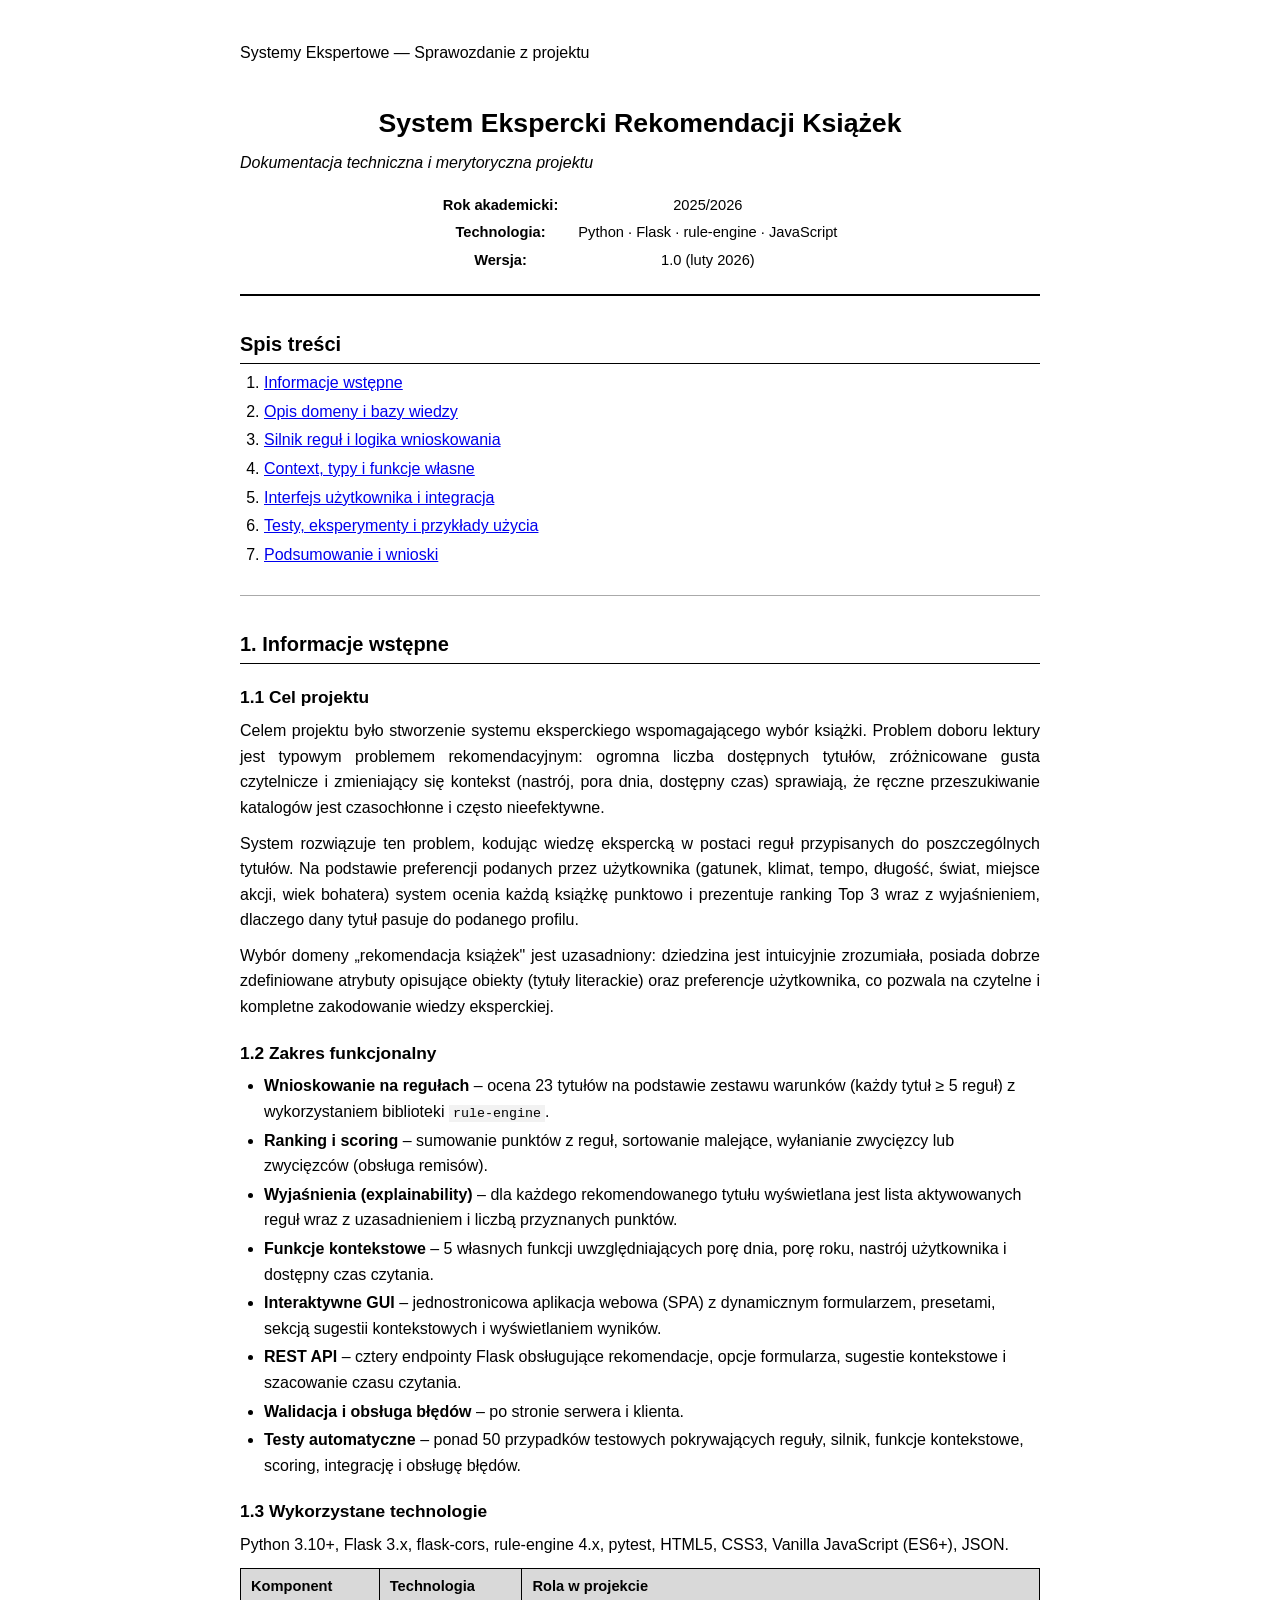
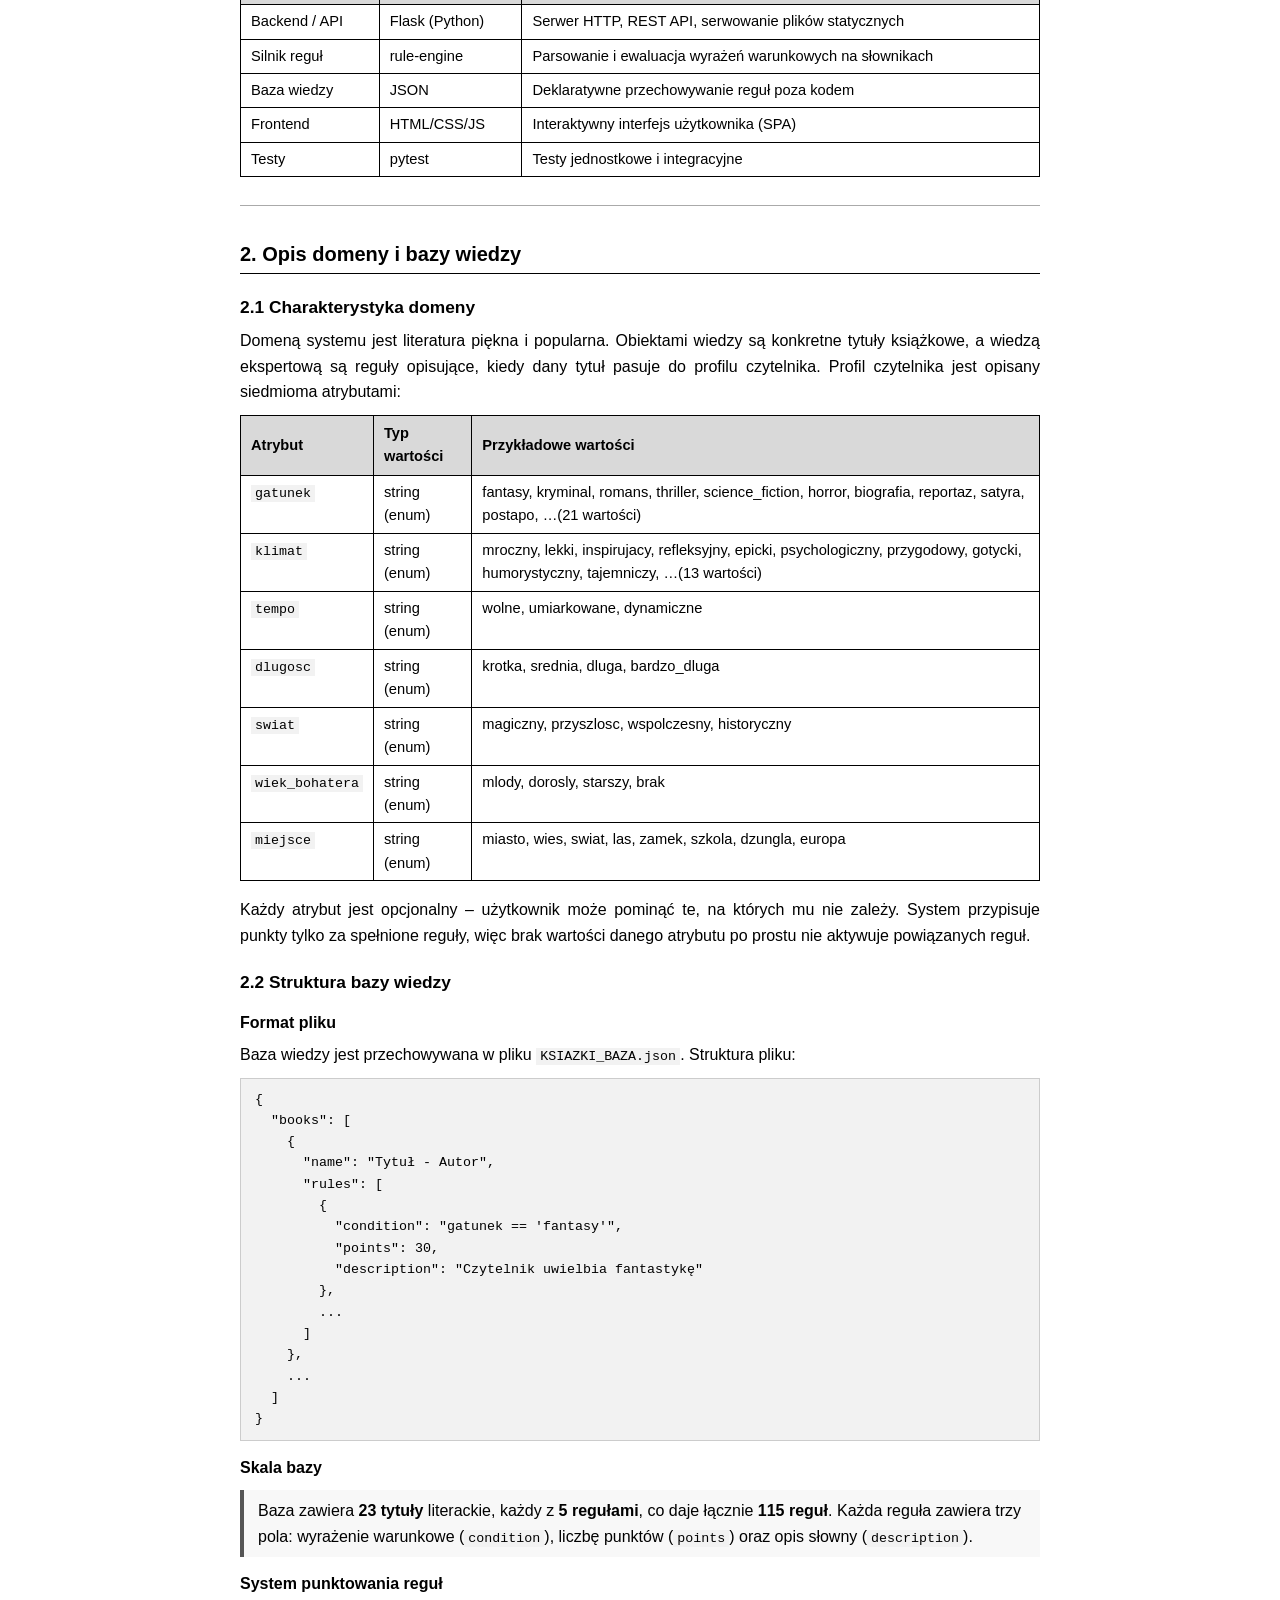
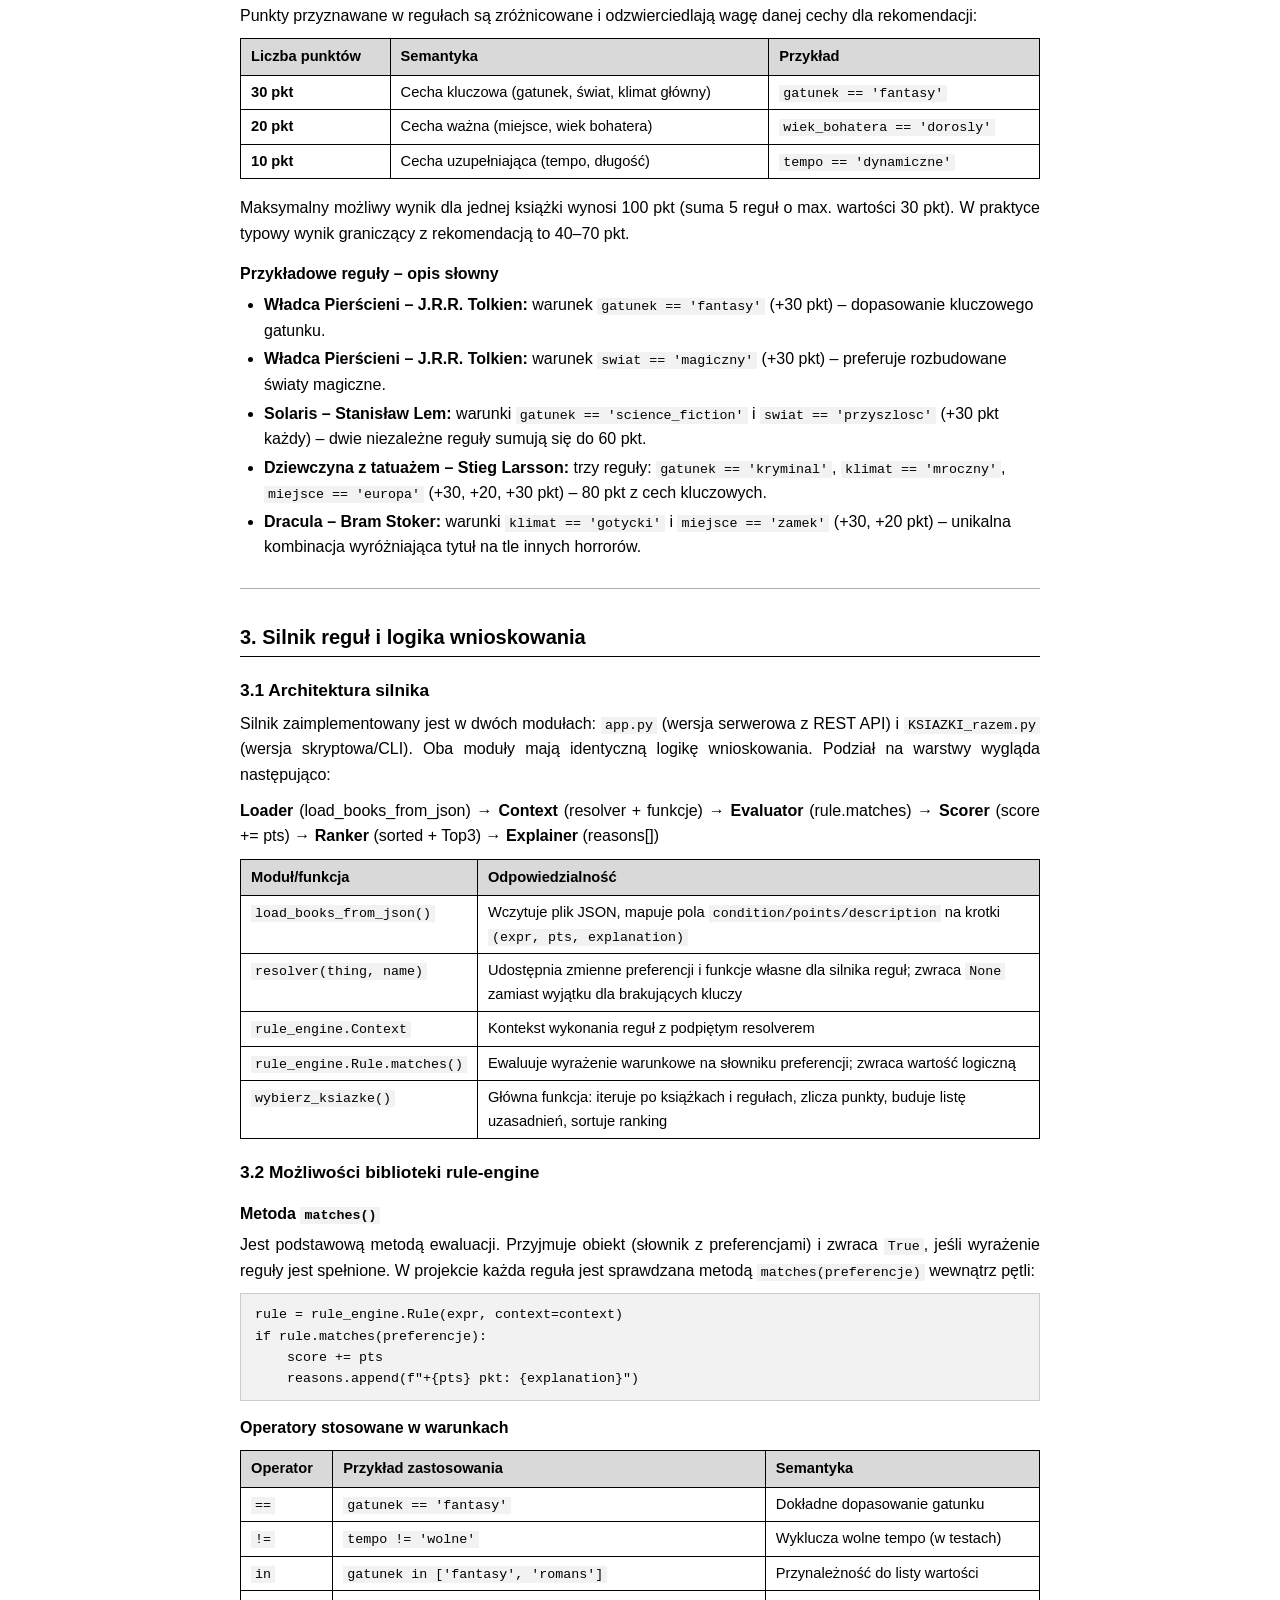
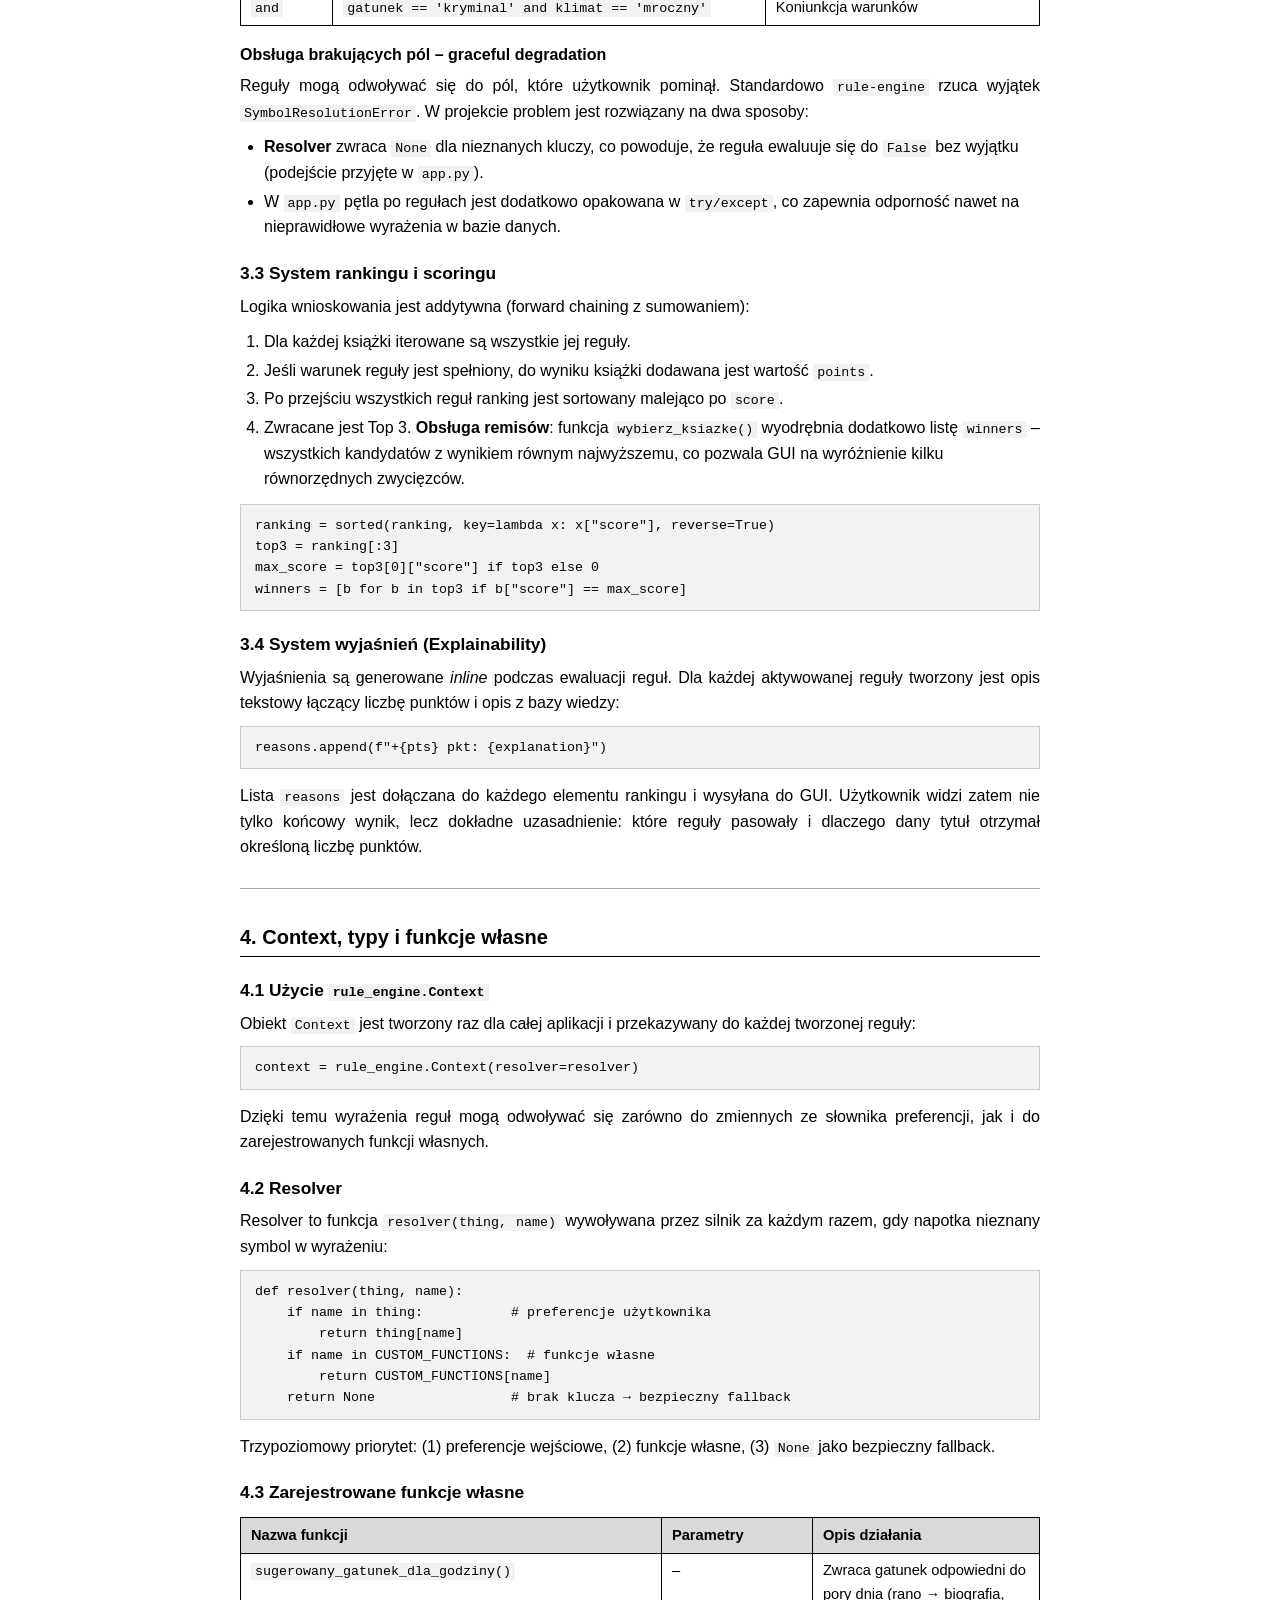
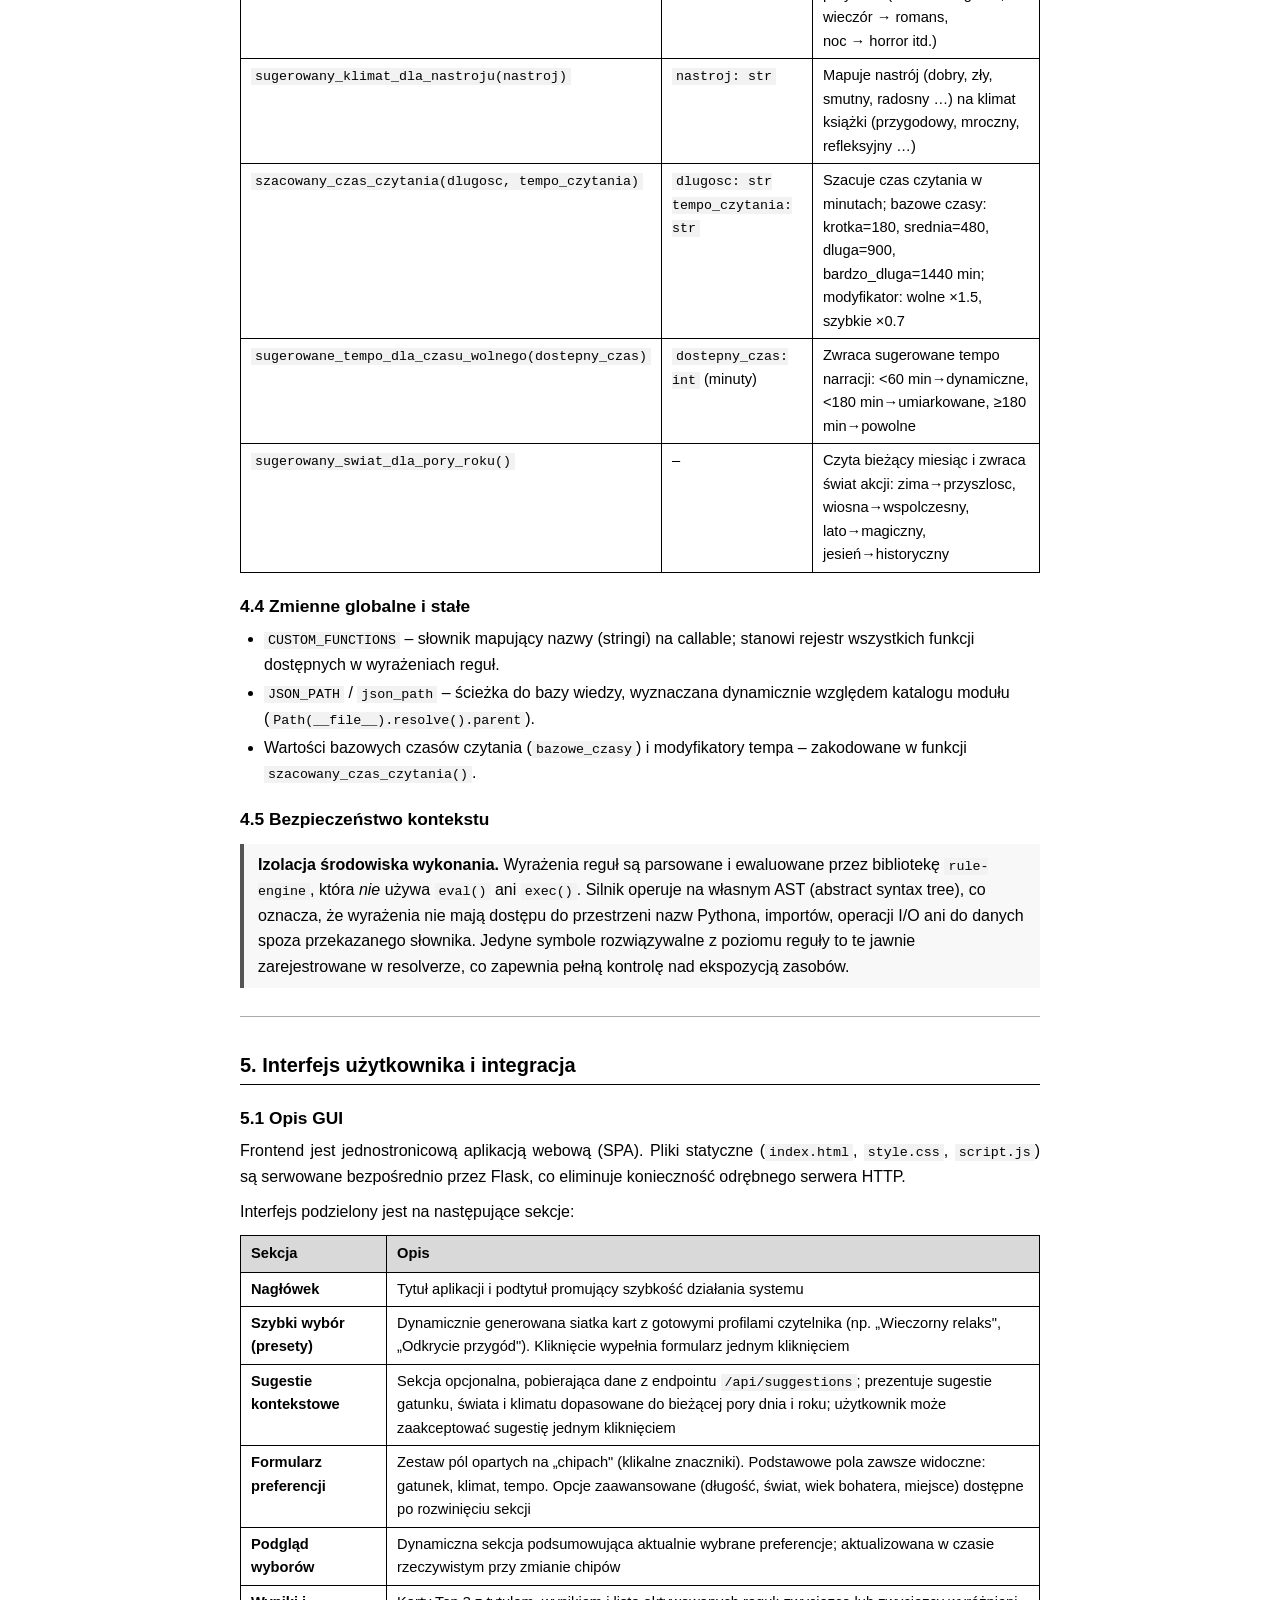
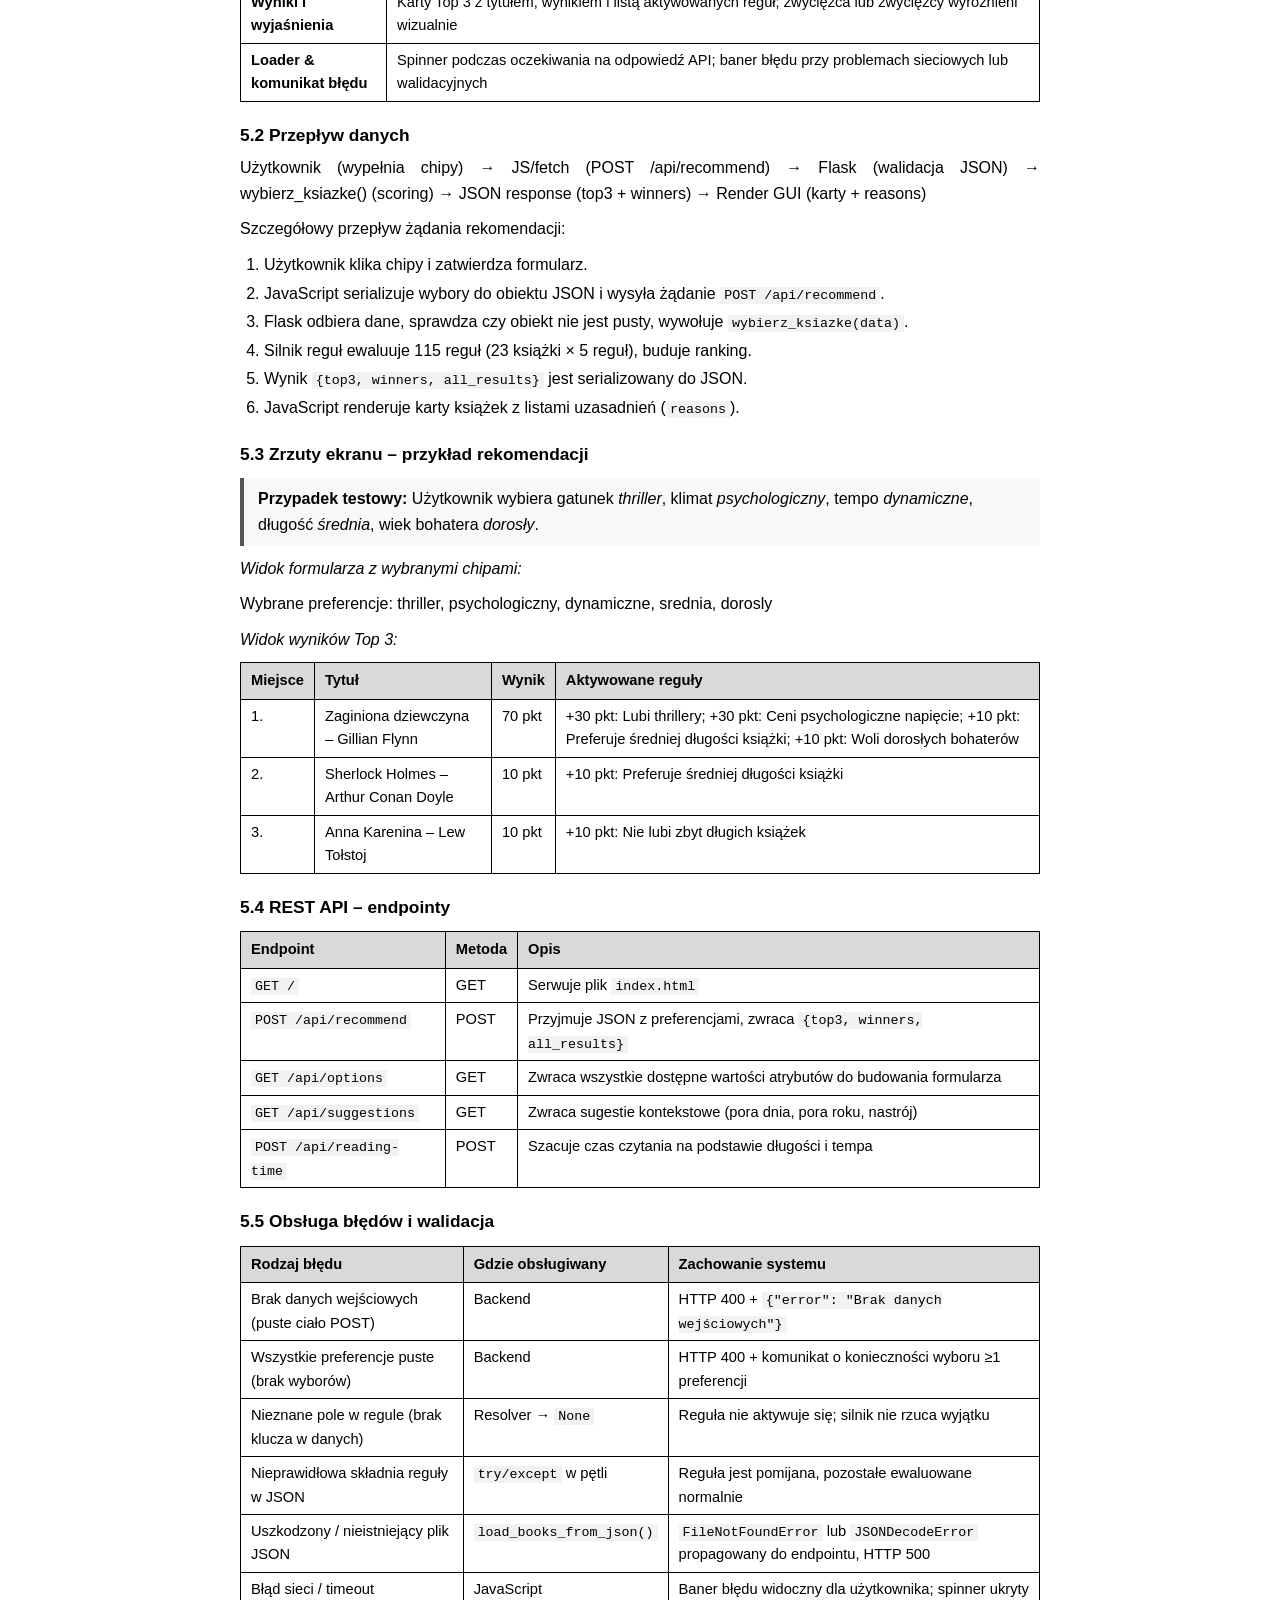
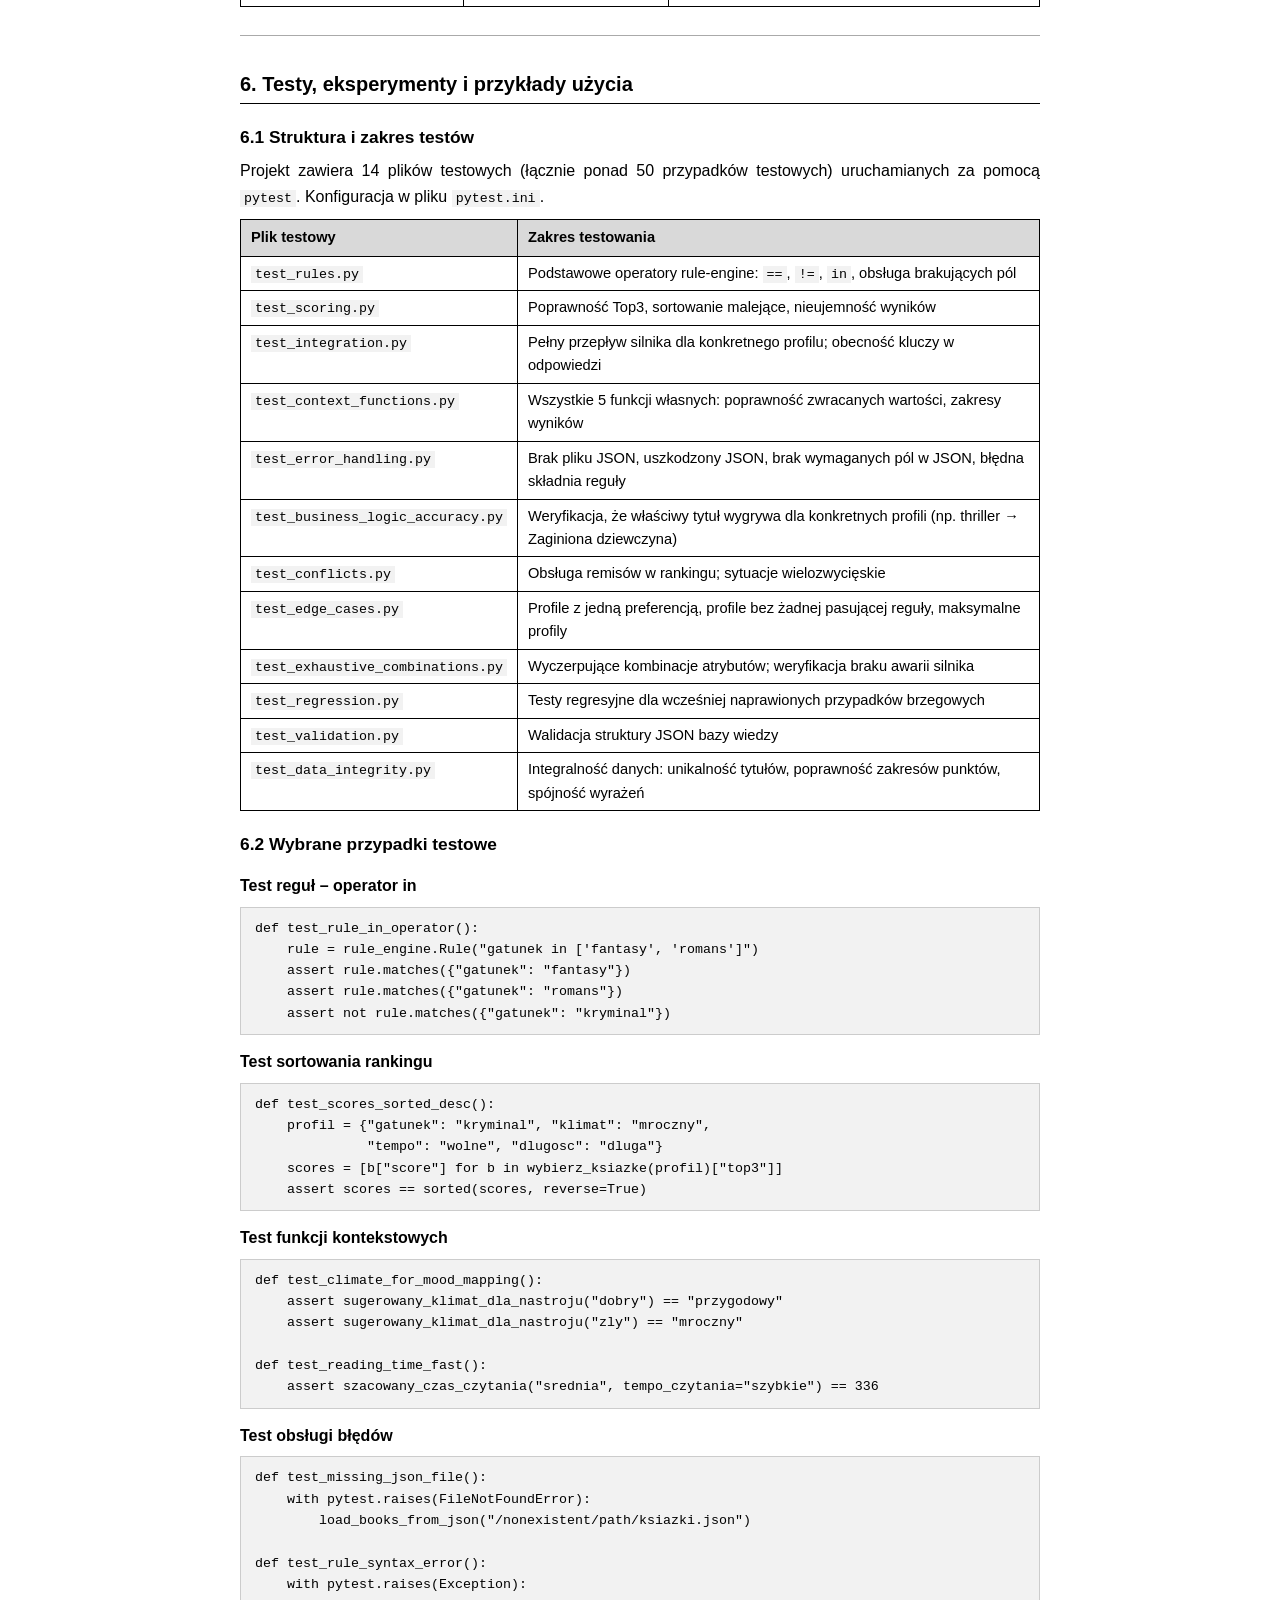
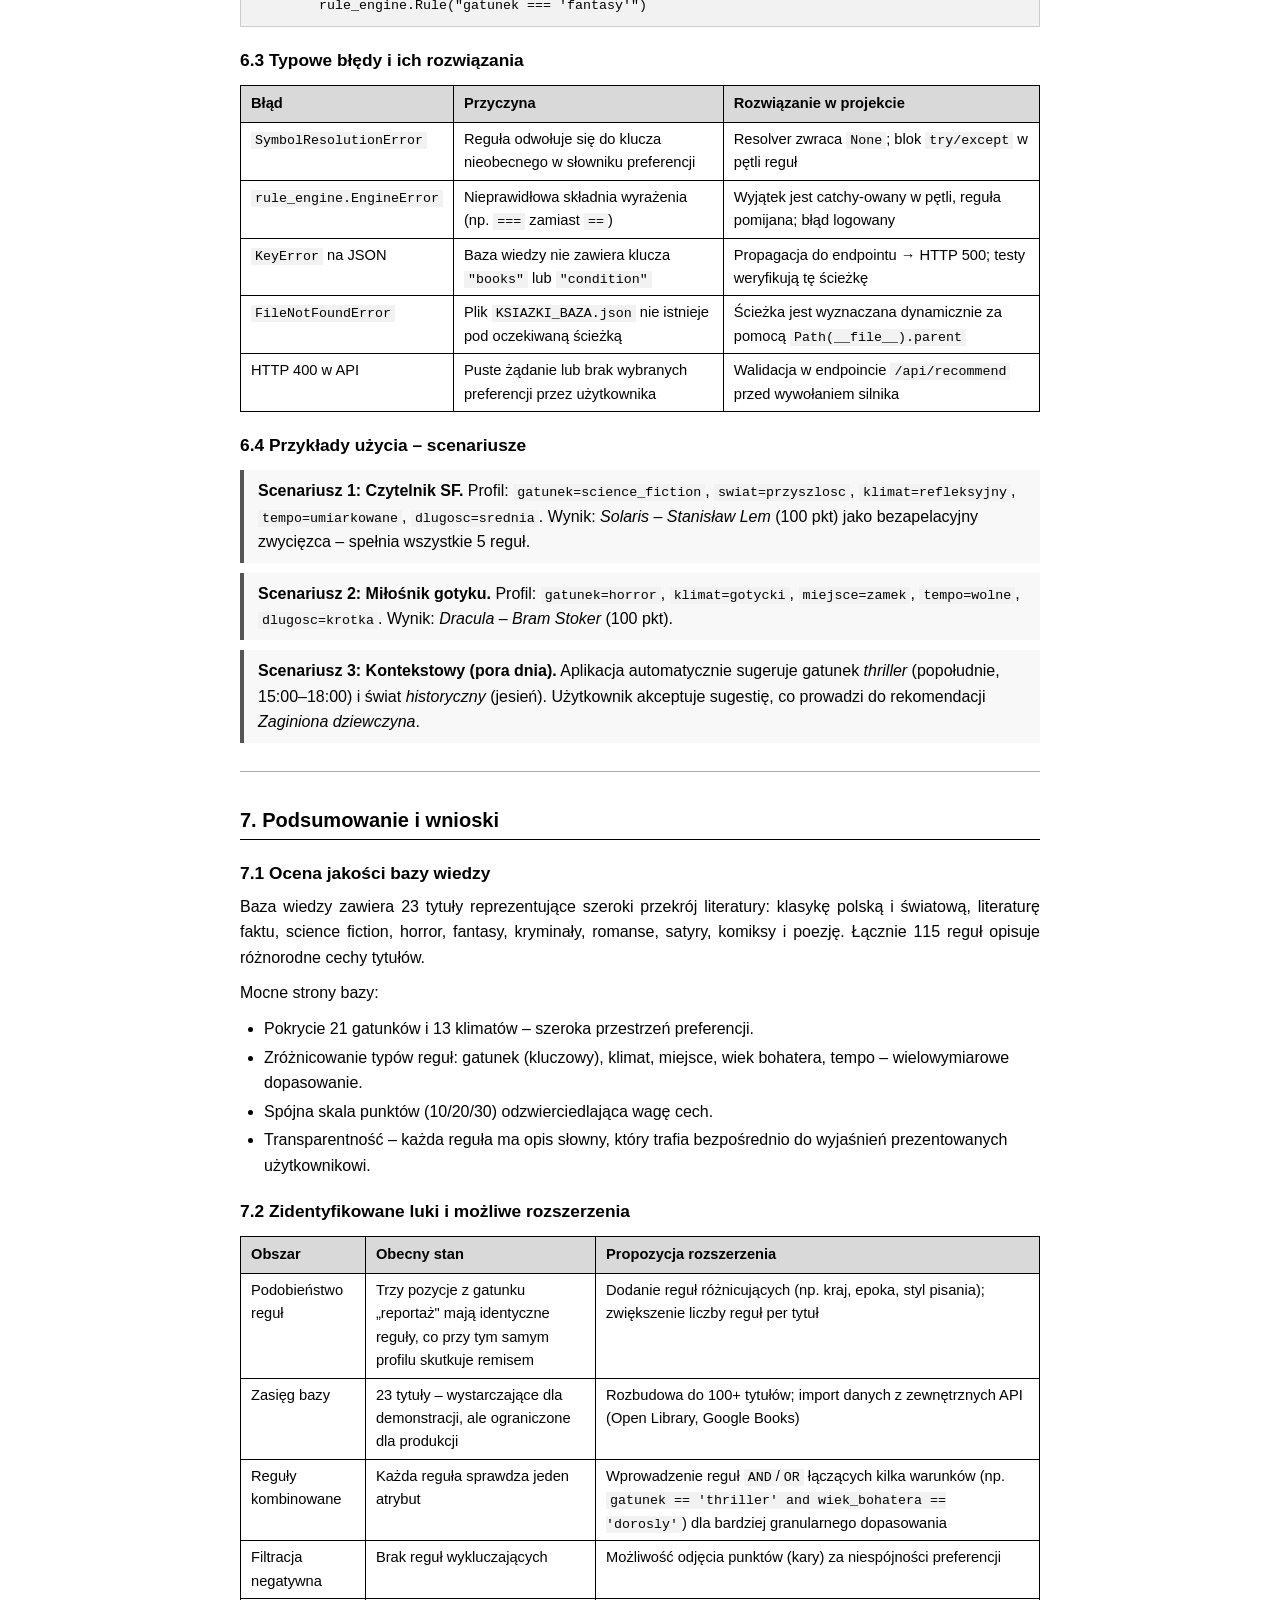
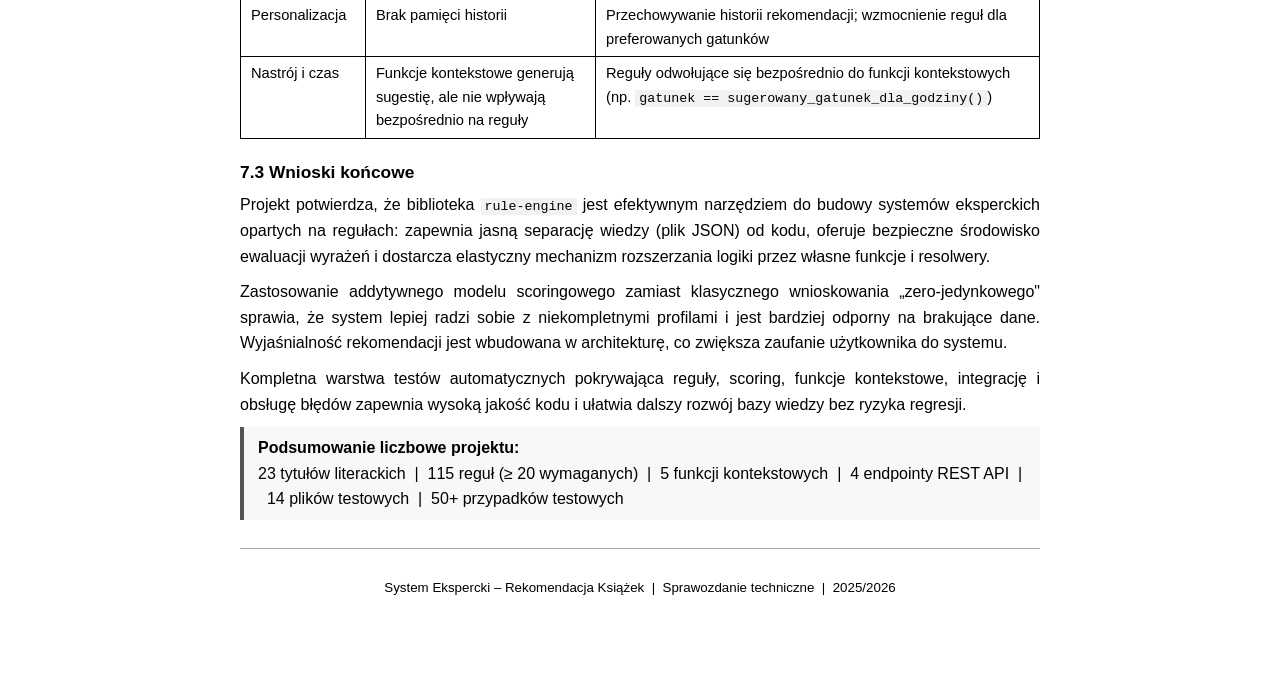
==== commit 316d1418: "feat: Add script to generate final PDF report from HTML and existing PDF cover - Introduced `build_p" ====
--- a/sprawozdanie.html
+++ b/sprawozdanie.html
@@ -2,263 +2,41 @@
 <html lang="pl">
 <head>
   <meta charset="UTF-8" />
-  <meta name="viewport" content="width=device-width, initial-scale=1.0"/>
   <title>Sprawozdanie – System Ekspercki Rekomendacji Książek</title>
   <style>
-    /* ─── Reset & base ─── */
-    *, *::before, *::after { box-sizing: border-box; margin: 0; padding: 0; }
-
-    body {
-      font-family: "Calibri", "Segoe UI", Arial, sans-serif;
-      font-size: 11pt;
-      line-height: 1.65;
-      color: #1a1a2e;
-      background: #f4f6fb;
-      padding: 40px 20px;
-    }
-
-    /* ─── Page wrapper (simulates A4) ─── */
-    .page {
-      max-width: 820px;
-      margin: 0 auto;
-      background: #ffffff;
-      padding: 60px 72px;
-      box-shadow: 0 4px 32px rgba(0,0,0,0.10);
-      border-radius: 4px;
-    }
-
-    /* ─── Cover ─── */
-    .cover {
-      text-align: center;
-      padding: 60px 0 50px;
-      border-bottom: 3px solid #2e4482;
-      margin-bottom: 54px;
-    }
-    .cover .institution {
-      font-size: 10.5pt;
-      text-transform: uppercase;
-      letter-spacing: .12em;
-      color: #5a6a90;
-      margin-bottom: 40px;
-    }
-    .cover h1 {
-      font-size: 22pt;
-      font-weight: 700;
-      color: #1a2b5f;
-      line-height: 1.3;
-      margin-bottom: 12px;
-    }
-    .cover .subtitle-cover {
-      font-size: 13pt;
-      color: #4a5a7a;
-      margin-bottom: 40px;
-    }
-    .cover .meta-table {
-      display: inline-grid;
-      grid-template-columns: auto auto;
-      column-gap: 24px;
-      row-gap: 6px;
-      text-align: left;
-      font-size: 10.5pt;
-      color: #444;
-    }
-    .cover .meta-table .label { font-weight: 600; color: #2e4482; }
-
-    /* ─── TOC ─── */
-    .toc { margin-bottom: 50px; }
-    .toc h2 { font-size: 13pt; color: #2e4482; border-bottom: 1.5px solid #2e4482; padding-bottom: 4px; margin-bottom: 14px; }
-    .toc ol { padding-left: 22px; }
-    .toc li { margin: 5px 0; font-size: 10.5pt; color: #2e4482; }
-    .toc li a { color: #2e4482; text-decoration: none; }
-    .toc li a:hover { text-decoration: underline; }
-    .toc .sub { color: #4a5e96; font-size: 10pt; margin-left: 10px; list-style-type: none; }
-
-    /* ─── Section headings ─── */
-    h2 {
-      font-size: 14pt;
-      font-weight: 700;
-      color: #1a2b5f;
-      margin: 44px 0 12px;
-      padding-bottom: 6px;
-      border-bottom: 2.5px solid #2e4482;
-    }
-    h3 {
-      font-size: 11.5pt;
-      font-weight: 600;
-      color: #2e4482;
-      margin: 24px 0 8px;
-    }
-    h4 {
-      font-size: 11pt;
-      font-weight: 600;
-      color: #3a4a72;
-      margin: 16px 0 6px;
-    }
-
-    /* ─── Section number badge ─── */
-    .sec-num {
-      display: inline-block;
-      background: #2e4482;
-      color: #fff;
-      font-size: 9pt;
-      font-weight: 700;
-      padding: 2px 9px;
-      border-radius: 12px;
-      margin-right: 8px;
-      vertical-align: middle;
-    }
-
-    /* ─── Paragraphs & lists ─── */
-    p { margin: 8px 0 10px; text-align: justify; }
-    ul, ol { padding-left: 22px; margin: 8px 0 12px; }
-    li { margin: 4px 0; }
-
-    /* ─── Code blocks ─── */
-    code {
-      font-family: "Consolas", "Courier New", monospace;
-      font-size: 9.5pt;
-      background: #eef1f9;
-      padding: 1px 5px;
-      border-radius: 3px;
-      color: #1e3a6e;
-    }
-    pre {
-      background: #f0f3fb;
-      border-left: 4px solid #2e4482;
-      padding: 14px 18px;
-      border-radius: 0 6px 6px 0;
-      overflow-x: auto;
-      margin: 12px 0 18px;
-      font-size: 9pt;
-      line-height: 1.55;
-    }
-    pre code { background: none; padding: 0; color: #1a2b5f; }
-
-    /* ─── Tables ─── */
-    table {
-      width: 100%;
-      border-collapse: collapse;
-      margin: 14px 0 20px;
-      font-size: 10pt;
-    }
-    th {
-      background: #2e4482;
-      color: #fff;
-      padding: 9px 12px;
-      text-align: left;
-      font-weight: 600;
-    }
-    td {
-      padding: 7px 12px;
-      border-bottom: 1px solid #dce4f0;
-      vertical-align: top;
-    }
-    tr:nth-child(even) td { background: #f4f7fd; }
-    tr:last-child td { border-bottom: 2px solid #2e4482; }
-
-    /* ─── Info / callout boxes ─── */
-    .box {
-      border-radius: 6px;
-      padding: 14px 18px;
-      margin: 14px 0;
-      font-size: 10.5pt;
-    }
-    .box-blue  { background: #e8edf9; border-left: 4px solid #2e4482; }
-    .box-green { background: #eaf7ef; border-left: 4px solid #2a9d5c; }
-    .box-amber { background: #fdf5e6; border-left: 4px solid #e08c14; }
-    .box-red   { background: #fdeaea; border-left: 4px solid #c0392b; }
-
-    /* ─── Rule example card ─── */
-    .rule-card {
-      background: #f8f9fe;
-      border: 1px solid #d0d8ee;
-      border-radius: 6px;
-      padding: 12px 16px;
-      margin: 10px 0;
-    }
-    .rule-card .rule-title { font-weight: 700; color: #1a2b5f; margin-bottom: 4px; }
-    .rule-card .rule-cond  { font-family: "Consolas", monospace; font-size: 9.5pt; color: #2e4482; }
-    .rule-card .rule-pts   { color: #2a9d5c; font-weight: 700; font-size: 10pt; margin-top: 4px; }
-    .rule-card .rule-desc  { color: #555; font-size: 9.5pt; margin-top: 2px; }
-
-    /* ─── Flow diagram (CSS art) ─── */
-    .flow {
-      display: flex;
-      align-items: center;
-      gap: 0;
-      flex-wrap: wrap;
-      margin: 18px 0;
-      justify-content: center;
-    }
-    .flow-step {
-      background: #2e4482;
-      color: #fff;
-      border-radius: 6px;
-      padding: 10px 16px;
-      font-size: 9.5pt;
-      font-weight: 600;
-      text-align: center;
-      min-width: 110px;
-    }
-    .flow-arrow {
-      font-size: 18pt;
-      color: #2e4482;
-      padding: 0 6px;
-      font-weight: 700;
-    }
-
-    /* ─── Technology badge ─── */
-    .tech-badge {
-      display: inline-block;
-      background: #e8edf9;
-      border: 1px solid #b0bedd;
-      color: #1a2b5f;
-      border-radius: 12px;
-      padding: 3px 12px;
-      margin: 3px 4px;
-      font-size: 9.5pt;
-      font-weight: 600;
-    }
-
-    /* ─── Footer ─── */
-    .footer {
-      text-align: center;
-      margin-top: 60px;
-      padding-top: 20px;
-      border-top: 1.5px solid #d0d8ee;
-      font-size: 9pt;
-      color: #888;
-    }
-
-    /* ─── Page break hint ─── */
-    .page-break { page-break-before: always; margin-top: 50px; }
-
-    @media print {
-      body { background: #fff; padding: 0; }
-      .page { box-shadow: none; padding: 40px 60px; }
-      .page-break { page-break-before: always; }
-    }
+    body { font-family: Calibri, Arial, sans-serif; font-size: 12pt; line-height: 1.6; color: #000; background: #fff; max-width: 800px; margin: 40px auto; padding: 0 30px; }
+    h1 { font-size: 20pt; margin: 36px 0 6px; }
+    h2 { font-size: 15pt; margin: 32px 0 6px; border-bottom: 1px solid #000; padding-bottom: 3px; }
+    h3 { font-size: 13pt; margin: 20px 0 5px; }
+    h4 { font-size: 12pt; margin: 14px 0 4px; }
+    p  { margin: 6px 0 10px; text-align: justify; }
+    ul, ol { margin: 6px 0 12px; padding-left: 24px; }
+    li { margin: 3px 0; }
+    table { border-collapse: collapse; width: 100%; margin: 10px 0 16px; font-size: 11pt; }
+    th { border: 1px solid #000; padding: 6px 10px; background: #d9d9d9; text-align: left; font-weight: bold; }
+    td { border: 1px solid #000; padding: 5px 10px; vertical-align: top; }
+    pre { background: #f2f2f2; border: 1px solid #ccc; padding: 10px 14px; font-size: 10pt; overflow-x: auto; margin: 8px 0 14px; }
+    code { font-family: Consolas, "Courier New", monospace; font-size: 10pt; background: #f2f2f2; padding: 1px 4px; }
+    pre code { background: none; padding: 0; }
+    hr { border: none; border-top: 1px solid #aaa; margin: 28px 0; }
+    .note { border-left: 4px solid #555; padding: 8px 14px; margin: 10px 0; background: #f8f8f8; }
   </style>
 </head>
 <body>
-<div class="page">
-
-  <!-- ═══════════════════════════════════════ COVER ═══════════════════════════════════════ -->
-  <div class="cover">
-    <div class="institution">Systemy Ekspertowe &nbsp;|&nbsp; Sprawozdanie z projektu</div>
-    <h1>System Ekspercki<br>Rekomendacji Książek</h1>
-    <p class="subtitle-cover">Dokumentacja techniczna i merytoryczna projektu</p>
-    <div class="meta-table">
-      <span class="label">Autorzy:</span>       <span>–</span>
-      <span class="label">Rok akademicki:</span><span>2025/2026</span>
-      <span class="label">Technologia:</span>   <span>Python · Flask · rule-engine · JavaScript</span>
-      <span class="label">Wersja:</span>        <span>1.0 (luty 2026)</span>
-    </div>
-  </div>
-
-  <!-- ═══════════════════════════════════════ TOC ════════════════════════════════════════ -->
-  <div class="toc">
-    <h2>Spis treści</h2>
+
+  <!-- COVER -->
+  <div style="text-align:center;padding-bottom:20px;border-bottom:2px solid #000;margin-bottom:30px;">
+    <p>Systemy Ekspertowe &mdash; Sprawozdanie z projektu</p>
+    <h1>System Ekspercki Rekomendacji Książek</h1>
+    <p><em>Dokumentacja techniczna i merytoryczna projektu</em></p>
+    <table style="width:auto;margin:16px auto 0;border:none;">
+      <tr><td style="border:none;font-weight:bold;padding:2px 10px;">Rok akademicki:</td><td style="border:none;padding:2px 10px;">2025/2026</td></tr>
+      <tr><td style="border:none;font-weight:bold;padding:2px 10px;">Technologia:</td><td style="border:none;padding:2px 10px;">Python &middot; Flask &middot; rule-engine &middot; JavaScript</td></tr>
+      <tr><td style="border:none;font-weight:bold;padding:2px 10px;">Wersja:</td><td style="border:none;padding:2px 10px;">1.0 (luty 2026)</td></tr>
+    </table>
+  </div>
+
+  <h2>Spis treści</h2>
     <ol>
       <li><a href="#s1">Informacje wstępne</a></li>
       <li><a href="#s2">Opis domeny i bazy wiedzy</a></li>
@@ -268,10 +46,10 @@
       <li><a href="#s6">Testy, eksperymenty i przykłady użycia</a></li>
       <li><a href="#s7">Podsumowanie i wnioski</a></li>
     </ol>
-  </div>
 
   <!-- ═══════════════════════════════════════ 1. WSTĘP ══════════════════════════════════ -->
-  <h2 id="s1"><span class="sec-num">1</span>Informacje wstępne</h2>
+  <hr>
+  <h2 id="s1">1. Informacje wstępne</h2>
 
   <h3>1.1 Cel projektu</h3>
   <p>
@@ -313,15 +91,7 @@
 
   <h3>1.3 Wykorzystane technologie</h3>
   <p>
-    <span class="tech-badge">Python 3.10+</span>
-    <span class="tech-badge">Flask 3.x</span>
-    <span class="tech-badge">flask-cors</span>
-    <span class="tech-badge">rule-engine 4.x</span>
-    <span class="tech-badge">pytest</span>
-    <span class="tech-badge">HTML5</span>
-    <span class="tech-badge">CSS3</span>
-    <span class="tech-badge">Vanilla JavaScript (ES6+)</span>
-    <span class="tech-badge">JSON</span>
+    Python 3.10+, Flask 3.x, flask-cors, rule-engine 4.x, pytest, HTML5, CSS3, Vanilla JavaScript (ES6+), JSON.
   </p>
   <table>
     <tr><th>Komponent</th><th>Technologia</th><th>Rola w projekcie</th></tr>
@@ -332,8 +102,8 @@
     <tr><td>Testy</td><td>pytest</td><td>Testy jednostkowe i integracyjne</td></tr>
   </table>
 
-  <!-- ═══════════════════════════════════════ 2. DOMENA ═════════════════════════════════ -->
-  <h2 id="s2" class="page-break"><span class="sec-num">2</span>Opis domeny i bazy wiedzy</h2>
+  <hr>
+  <h2 id="s2">2. Opis domeny i bazy wiedzy</h2>
 
   <h3>2.1 Charakterystyka domeny</h3>
   <p>
@@ -381,7 +151,7 @@
 }</code></pre>
 
   <h4>Skala bazy</h4>
-  <div class="box box-blue">
+  <div class="note">
     Baza zawiera <strong>23 tytuły</strong> literackie, każdy z <strong>5 regułami</strong>,
     co daje łącznie <strong>115 reguł</strong>. Każda reguła zawiera trzy pola:
     wyrażenie warunkowe (<code>condition</code>), liczbę punktów (<code>points</code>)
@@ -406,43 +176,16 @@
 
   <h4>Przykładowe reguły – opis słowny</h4>
 
-  <div class="rule-card">
-    <div class="rule-title">Władca Pierścieni – J.R.R. Tolkien</div>
-    <div class="rule-cond">gatunek == 'fantasy'</div>
-    <div class="rule-pts">+30 pkt</div>
-    <div class="rule-desc">Czytelnik uwielbia fantastykę – dopasowanie kluczowego gatunku.</div>
-  </div>
-
-  <div class="rule-card">
-    <div class="rule-title">Władca Pierścieni – J.R.R. Tolkien</div>
-    <div class="rule-cond">swiat == 'magiczny'</div>
-    <div class="rule-pts">+30 pkt</div>
-    <div class="rule-desc">Preferuje rozbudowane światy magiczne – drugie kluczowe dopasowanie.</div>
-  </div>
-
-  <div class="rule-card">
-    <div class="rule-title">Solaris – Stanisław Lem</div>
-    <div class="rule-cond">gatunek == 'science_fiction' AND swiat == 'przyszlosc'</div>
-    <div class="rule-pts">+30 pkt (każda reguła osobno)</div>
-    <div class="rule-desc">Czytelnik interesuje się SF i przyszłością – dwie niezależne reguły sumują się do 60 pkt.</div>
-  </div>
-
-  <div class="rule-card">
-    <div class="rule-title">Dziewczyna z tatuażem – Stieg Larsson</div>
-    <div class="rule-cond">gatunek == 'kryminal' AND klimat == 'mroczny' AND miejsce == 'europa'</div>
-    <div class="rule-pts">+30, +20, +30 pkt (trzy reguły)</div>
-    <div class="rule-desc">Kombinacja gatunku, klimatu i miejsca akcji daje maksymalne 80 pkt dopasowania kluczowych cech.</div>
-  </div>
-
-  <div class="rule-card">
-    <div class="rule-title">Dracula – Bram Stoker</div>
-    <div class="rule-cond">klimat == 'gotycki' AND miejsce == 'zamek'</div>
-    <div class="rule-pts">+30, +20 pkt</div>
-    <div class="rule-desc">Unikalna kombinacja gotyckiego klimatu i zamkowej scenerii wyróżnia tytuł na tle innych horrorów.</div>
-  </div>
-
-  <!-- ═══════════════════════════════════════ 3. SILNIK ═════════════════════════════════ -->
-  <h2 id="s3" class="page-break"><span class="sec-num">3</span>Silnik reguł i logika wnioskowania</h2>
+  <ul>
+    <li><strong>Władca Pierścieni – J.R.R. Tolkien:</strong> warunek <code>gatunek == 'fantasy'</code> (+30 pkt) – dopasowanie kluczowego gatunku.</li>
+    <li><strong>Władca Pierścieni – J.R.R. Tolkien:</strong> warunek <code>swiat == 'magiczny'</code> (+30 pkt) – preferuje rozbudowane światy magiczne.</li>
+    <li><strong>Solaris – Stanisław Lem:</strong> warunki <code>gatunek == 'science_fiction'</code> i <code>swiat == 'przyszlosc'</code> (+30 pkt każdy) – dwie niezależne reguły sumują się do 60 pkt.</li>
+    <li><strong>Dziewczyna z tatuażem – Stieg Larsson:</strong> trzy reguły: <code>gatunek == 'kryminal'</code>, <code>klimat == 'mroczny'</code>, <code>miejsce == 'europa'</code> (+30, +20, +30 pkt) – 80 pkt z cech kluczowych.</li>
+    <li><strong>Dracula – Bram Stoker:</strong> warunki <code>klimat == 'gotycki'</code> i <code>miejsce == 'zamek'</code> (+30, +20 pkt) – unikalna kombinacja wyróżniająca tytuł na tle innych horrorów.</li>
+  </ul>
+
+  <hr>
+  <h2 id="s3">3. Silnik reguł i logika wnioskowania</h2>
 
   <h3>3.1 Architektura silnika</h3>
   <p>
@@ -451,19 +194,7 @@
     logikę wnioskowania. Podział na warstwy wygląda następująco:
   </p>
 
-  <div class="flow">
-    <div class="flow-step">Loader<br><small>load_books_from_json()</small></div>
-    <div class="flow-arrow">→</div>
-    <div class="flow-step">Context<br><small>resolver + funkcje</small></div>
-    <div class="flow-arrow">→</div>
-    <div class="flow-step">Evaluator<br><small>rule.matches()</small></div>
-    <div class="flow-arrow">→</div>
-    <div class="flow-step">Scorer<br><small>score += pts</small></div>
-    <div class="flow-arrow">→</div>
-    <div class="flow-step">Ranker<br><small>sorted() + Top3</small></div>
-    <div class="flow-arrow">→</div>
-    <div class="flow-step">Explainer<br><small>reasons[]</small></div>
-  </div>
+  <p><strong>Loader</strong> (load_books_from_json) &rarr; <strong>Context</strong> (resolver + funkcje) &rarr; <strong>Evaluator</strong> (rule.matches) &rarr; <strong>Scorer</strong> (score += pts) &rarr; <strong>Ranker</strong> (sorted + Top3) &rarr; <strong>Explainer</strong> (reasons[])</p>
 
   <table>
     <tr><th>Moduł/funkcja</th><th>Odpowiedzialność</th></tr>
@@ -540,8 +271,8 @@
     pasowały i dlaczego dany tytuł otrzymał określoną liczbę punktów.
   </p>
 
-  <!-- ═══════════════════════════════════════ 4. CONTEXT ════════════════════════════════ -->
-  <h2 id="s4" class="page-break"><span class="sec-num">4</span>Context, typy i funkcje własne</h2>
+  <hr>
+  <h2 id="s4">4. Context, typy i funkcje własne</h2>
 
   <h3>4.1 Użycie <code>rule_engine.Context</code></h3>
   <p>
@@ -611,7 +342,7 @@
   </ul>
 
   <h3>4.5 Bezpieczeństwo kontekstu</h3>
-  <div class="box box-amber">
+  <div class="note">
     <strong>Izolacja środowiska wykonania.</strong>
     Wyrażenia reguł są parsowane i ewaluowane przez bibliotekę <code>rule-engine</code>,
     która <em>nie</em> używa <code>eval()</code> ani <code>exec()</code>. Silnik operuje na
@@ -621,8 +352,8 @@
     w resolverze, co zapewnia pełną kontrolę nad ekspozycją zasobów.
   </div>
 
-  <!-- ═══════════════════════════════════════ 5. GUI ════════════════════════════════════ -->
-  <h2 id="s5" class="page-break"><span class="sec-num">5</span>Interfejs użytkownika i integracja</h2>
+  <hr>
+  <h2 id="s5">5. Interfejs użytkownika i integracja</h2>
 
   <h3>5.1 Opis GUI</h3>
   <p>
@@ -675,19 +406,7 @@
 
   <h3>5.2 Przepływ danych</h3>
 
-  <div class="flow">
-    <div class="flow-step">Użytkownik<br><small>wypełnia chipy</small></div>
-    <div class="flow-arrow">→</div>
-    <div class="flow-step">JS / fetch<br><small>POST /api/recommend</small></div>
-    <div class="flow-arrow">→</div>
-    <div class="flow-step">Flask<br><small>walidacja JSON</small></div>
-    <div class="flow-arrow">→</div>
-    <div class="flow-step">wybierz_ksiazke()<br><small>scoring</small></div>
-    <div class="flow-arrow">→</div>
-    <div class="flow-step">JSON response<br><small>top3 + winners</small></div>
-    <div class="flow-arrow">→</div>
-    <div class="flow-step">Render GUI<br><small>karty + reasons</small></div>
-  </div>
+  <p>Użytkownik (wypełnia chipy) → JS/fetch (POST /api/recommend) → Flask (walidacja JSON) → wybierz_ksiazke() (scoring) → JSON response (top3 + winners) → Render GUI (karty + reasons)</p>
 
   <p>
     Szczegółowy przepływ żądania rekomendacji:
@@ -705,54 +424,37 @@
 
   <h3>5.3 Zrzuty ekranu – przykład rekomendacji</h3>
 
-  <div class="box box-blue">
+  <div class="note">
     <strong>Przypadek testowy:</strong> Użytkownik wybiera gatunek <em>thriller</em>,
     klimat <em>psychologiczny</em>, tempo <em>dynamiczne</em>, długość <em>średnia</em>,
     wiek bohatera <em>dorosły</em>.
   </div>
 
   <p><em>Widok formularza z wybranymi chipami:</em></p>
-  <div style="background:#f0f3fb;border:1px solid #c8d4ee;border-radius:8px;padding:20px 24px;margin:10px 0;">
-    <div style="font-weight:700;color:#1a2b5f;margin-bottom:10px;">Formularz preferencji – wybory użytkownika</div>
-    <div style="display:flex;flex-wrap:wrap;gap:8px;">
-      <span style="background:#2e4482;color:#fff;border-radius:16px;padding:4px 14px;font-size:9.5pt;font-weight:600;">■ thriller</span>
-      <span style="background:#2e4482;color:#fff;border-radius:16px;padding:4px 14px;font-size:9.5pt;font-weight:600;">■ psychologiczny</span>
-      <span style="background:#2e4482;color:#fff;border-radius:16px;padding:4px 14px;font-size:9.5pt;font-weight:600;">■ dynamiczne</span>
-      <span style="background:#2e4482;color:#fff;border-radius:16px;padding:4px 14px;font-size:9.5pt;font-weight:600;">■ srednia</span>
-      <span style="background:#2e4482;color:#fff;border-radius:16px;padding:4px 14px;font-size:9.5pt;font-weight:600;">■ dorosly</span>
-    </div>
-  </div>
+  <p>Wybrane preferencje: thriller, psychologiczny, dynamiczne, srednia, dorosly</p>
 
   <p><em>Widok wyników Top 3:</em></p>
-  <div style="display:flex;flex-direction:column;gap:12px;margin:10px 0;">
-    <!-- Card 1 -->
-    <div style="background:#fff;border:2px solid #2e4482;border-radius:8px;padding:14px 18px;">
-      <div style="display:flex;justify-content:space-between;align-items:center;margin-bottom:6px;">
-        <div style="font-weight:700;font-size:11pt;color:#1a2b5f;">🥇 Zaginiona dziewczyna – Gillian Flynn</div>
-        <div style="background:#2e4482;color:#fff;border-radius:12px;padding:3px 12px;font-weight:700;font-size:10pt;">70 pkt</div>
-      </div>
-      <div style="font-size:9.5pt;color:#444;">
-        • +30 pkt: Lubi thrillery &nbsp;|&nbsp; • +30 pkt: Ceni psychologiczne napięcie<br>
-        • +10 pkt: Preferuje średniej długości książki &nbsp;|&nbsp; • +10 pkt: Woli dorosłych bohaterów
-      </div>
-    </div>
-    <!-- Card 2 -->
-    <div style="background:#f8f9fe;border:1px solid #d0d8ee;border-radius:8px;padding:14px 18px;">
-      <div style="display:flex;justify-content:space-between;align-items:center;margin-bottom:6px;">
-        <div style="font-weight:600;font-size:10.5pt;color:#2e4482;">🥈 Sherlock Holmes – Arthur Conan Doyle</div>
-        <div style="background:#4a5e96;color:#fff;border-radius:12px;padding:3px 12px;font-weight:700;font-size:10pt;">10 pkt</div>
-      </div>
-      <div style="font-size:9.5pt;color:#555;">• +10 pkt: Preferuje średniej długości książki</div>
-    </div>
-    <!-- Card 3 -->
-    <div style="background:#f8f9fe;border:1px solid #d0d8ee;border-radius:8px;padding:14px 18px;">
-      <div style="display:flex;justify-content:space-between;align-items:center;margin-bottom:6px;">
-        <div style="font-weight:600;font-size:10.5pt;color:#2e4482;">🥉 Anna Karenina – Lew Tołstoj</div>
-        <div style="background:#4a5e96;color:#fff;border-radius:12px;padding:3px 12px;font-weight:700;font-size:10pt;">10 pkt</div>
-      </div>
-      <div style="font-size:9.5pt;color:#555;">• +10 pkt: Nie lubi zbyt długich książek</div>
-    </div>
-  </div>
+  <table>
+    <tr><th>Miejsce</th><th>Tytuł</th><th>Wynik</th><th>Aktywowane reguły</th></tr>
+    <tr>
+      <td>1.</td>
+      <td>Zaginiona dziewczyna – Gillian Flynn</td>
+      <td>70 pkt</td>
+      <td>+30 pkt: Lubi thrillery; +30 pkt: Ceni psychologiczne napięcie; +10 pkt: Preferuje średniej długości książki; +10 pkt: Woli dorosłych bohaterów</td>
+    </tr>
+    <tr>
+      <td>2.</td>
+      <td>Sherlock Holmes – Arthur Conan Doyle</td>
+      <td>10 pkt</td>
+      <td>+10 pkt: Preferuje średniej długości książki</td>
+    </tr>
+    <tr>
+      <td>3.</td>
+      <td>Anna Karenina – Lew Tołstoj</td>
+      <td>10 pkt</td>
+      <td>+10 pkt: Nie lubi zbyt długich książek</td>
+    </tr>
+  </table>
 
   <h3>5.4 REST API – endpointy</h3>
   <table>
@@ -775,8 +477,8 @@
     <tr><td>Błąd sieci / timeout</td><td>JavaScript</td><td>Baner błędu widoczny dla użytkownika; spinner ukryty</td></tr>
   </table>
 
-  <!-- ═══════════════════════════════════════ 6. TESTY ═════════════════════════════════ -->
-  <h2 id="s6" class="page-break"><span class="sec-num">6</span>Testy, eksperymenty i przykłady użycia</h2>
+  <hr>
+  <h2 id="s6">6. Testy, eksperymenty i przykłady użycia</h2>
 
   <h3>6.1 Struktura i zakres testów</h3>
   <p>
@@ -864,25 +566,25 @@
 
   <h3>6.4 Przykłady użycia – scenariusze</h3>
 
-  <div class="box box-green">
+  <div class="note">
     <strong>Scenariusz 1: Czytelnik SF.</strong> Profil: <code>gatunek=science_fiction</code>,
     <code>swiat=przyszlosc</code>, <code>klimat=refleksyjny</code>, <code>tempo=umiarkowane</code>,
     <code>dlugosc=srednia</code>. Wynik: <em>Solaris – Stanisław Lem</em> (100 pkt) jako bezapelacyjny
     zwycięzca – spełnia wszystkie 5 reguł.
   </div>
-  <div class="box box-green">
+  <div class="note">
     <strong>Scenariusz 2: Miłośnik gotyku.</strong> Profil: <code>gatunek=horror</code>,
     <code>klimat=gotycki</code>, <code>miejsce=zamek</code>, <code>tempo=wolne</code>,
     <code>dlugosc=krotka</code>. Wynik: <em>Dracula – Bram Stoker</em> (100 pkt).
   </div>
-  <div class="box box-green">
+  <div class="note">
     <strong>Scenariusz 3: Kontekstowy (pora dnia).</strong> Aplikacja automatycznie sugeruje
     gatunek <em>thriller</em> (popołudnie, 15:00–18:00) i świat <em>historyczny</em> (jesień).
     Użytkownik akceptuje sugestię, co prowadzi do rekomendacji <em>Zaginiona dziewczyna</em>.
   </div>
 
-  <!-- ═══════════════════════════════════════ 7. PODSUMOWANIE ═══════════════════════════ -->
-  <h2 id="s7" class="page-break"><span class="sec-num">7</span>Podsumowanie i wnioski</h2>
+  <hr>
+  <h2 id="s7">7. Podsumowanie i wnioski</h2>
 
   <h3>7.1 Ocena jakości bazy wiedzy</h3>
   <p>
@@ -959,7 +661,7 @@
     bazy wiedzy bez ryzyka regresji.
   </p>
 
-  <div class="box box-blue" style="margin-top:30px;">
+  <div class="note">
     <strong>Podsumowanie liczbowe projektu:</strong>
     <br>
     23 tytułów literackich &nbsp;|&nbsp;
@@ -970,11 +672,8 @@
     50+ przypadków testowych
   </div>
 
-  <!-- ═══════════════════════════════════════ FOOTER ════════════════════════════════════ -->
-  <div class="footer">
-    System Ekspercki – Rekomendacja Książek &nbsp;|&nbsp; Sprawozdanie techniczne &nbsp;|&nbsp; 2025/2026
-  </div>
-
-</div>
+  <hr>
+  <p style="text-align:center;font-size:10pt;">System Ekspercki &ndash; Rekomendacja Książek &nbsp;|&nbsp; Sprawozdanie techniczne &nbsp;|&nbsp; 2025/2026</p>
+
 </body>
 </html>
